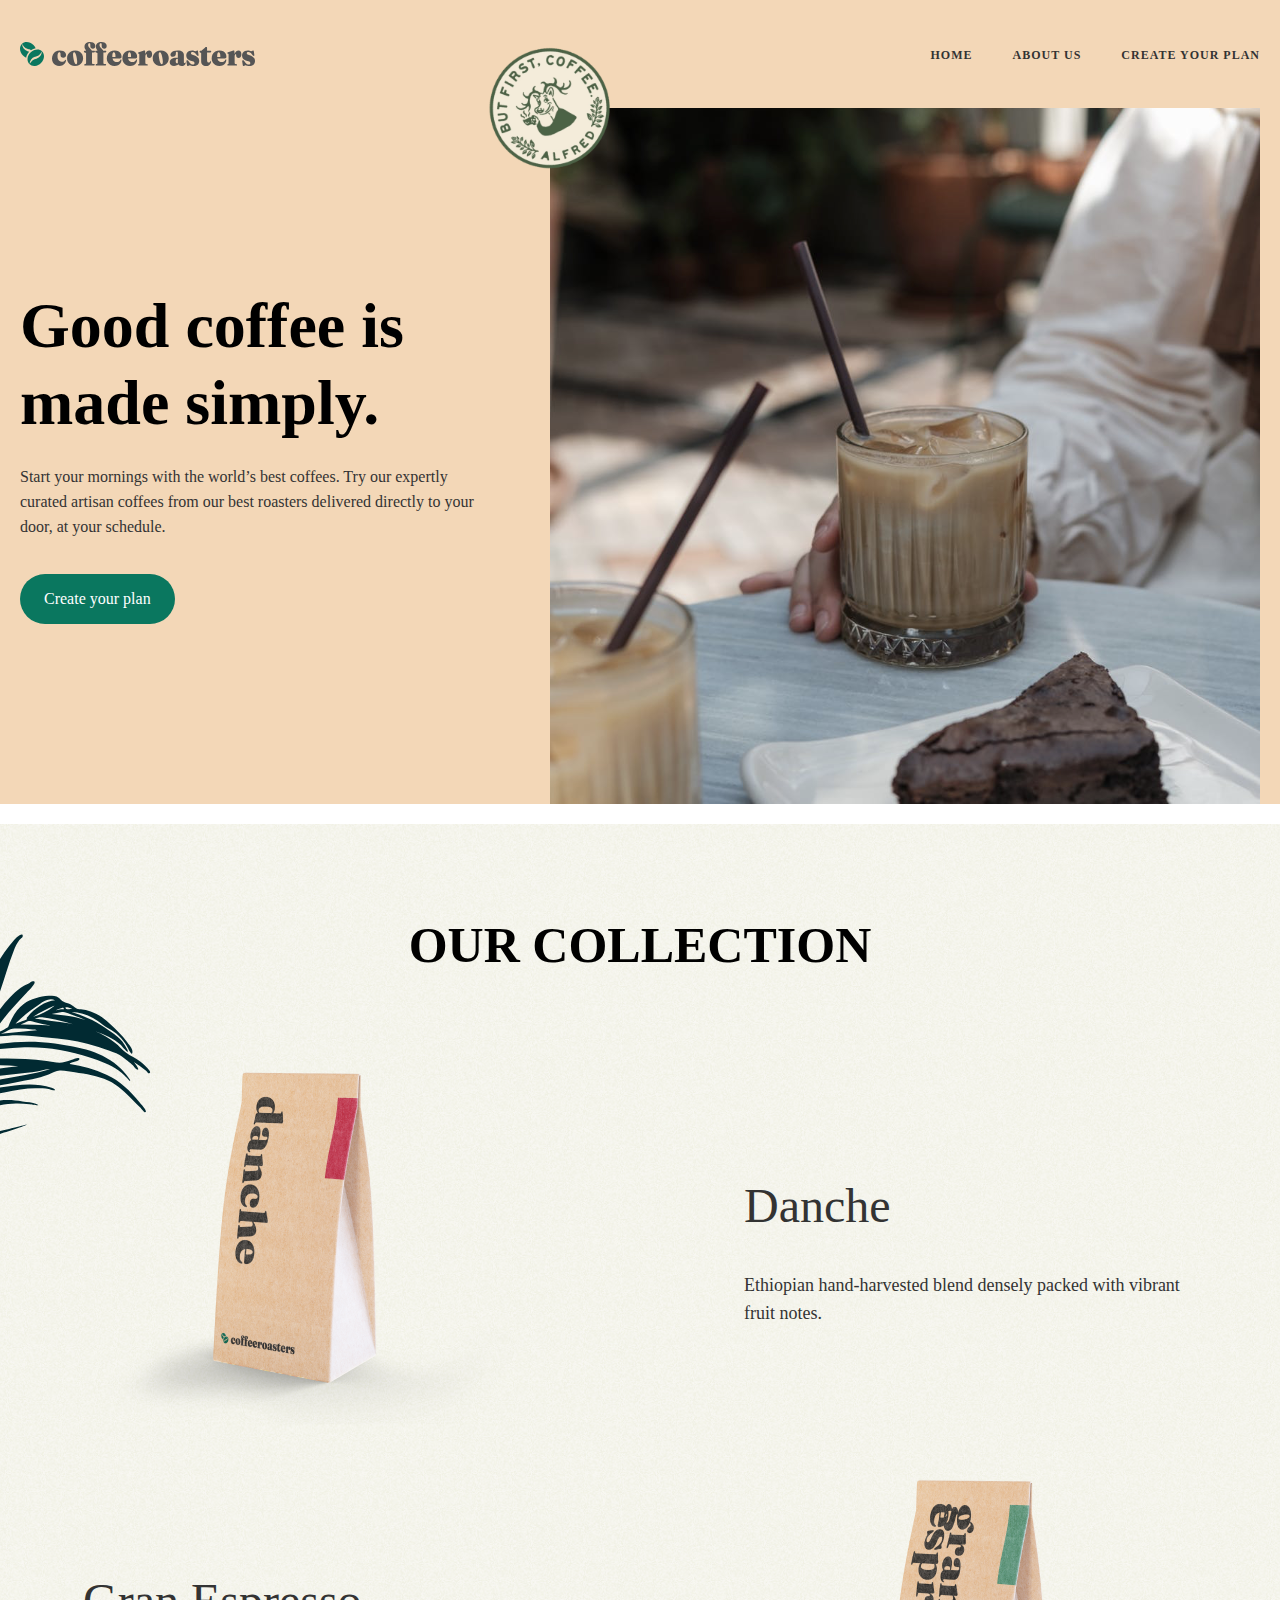
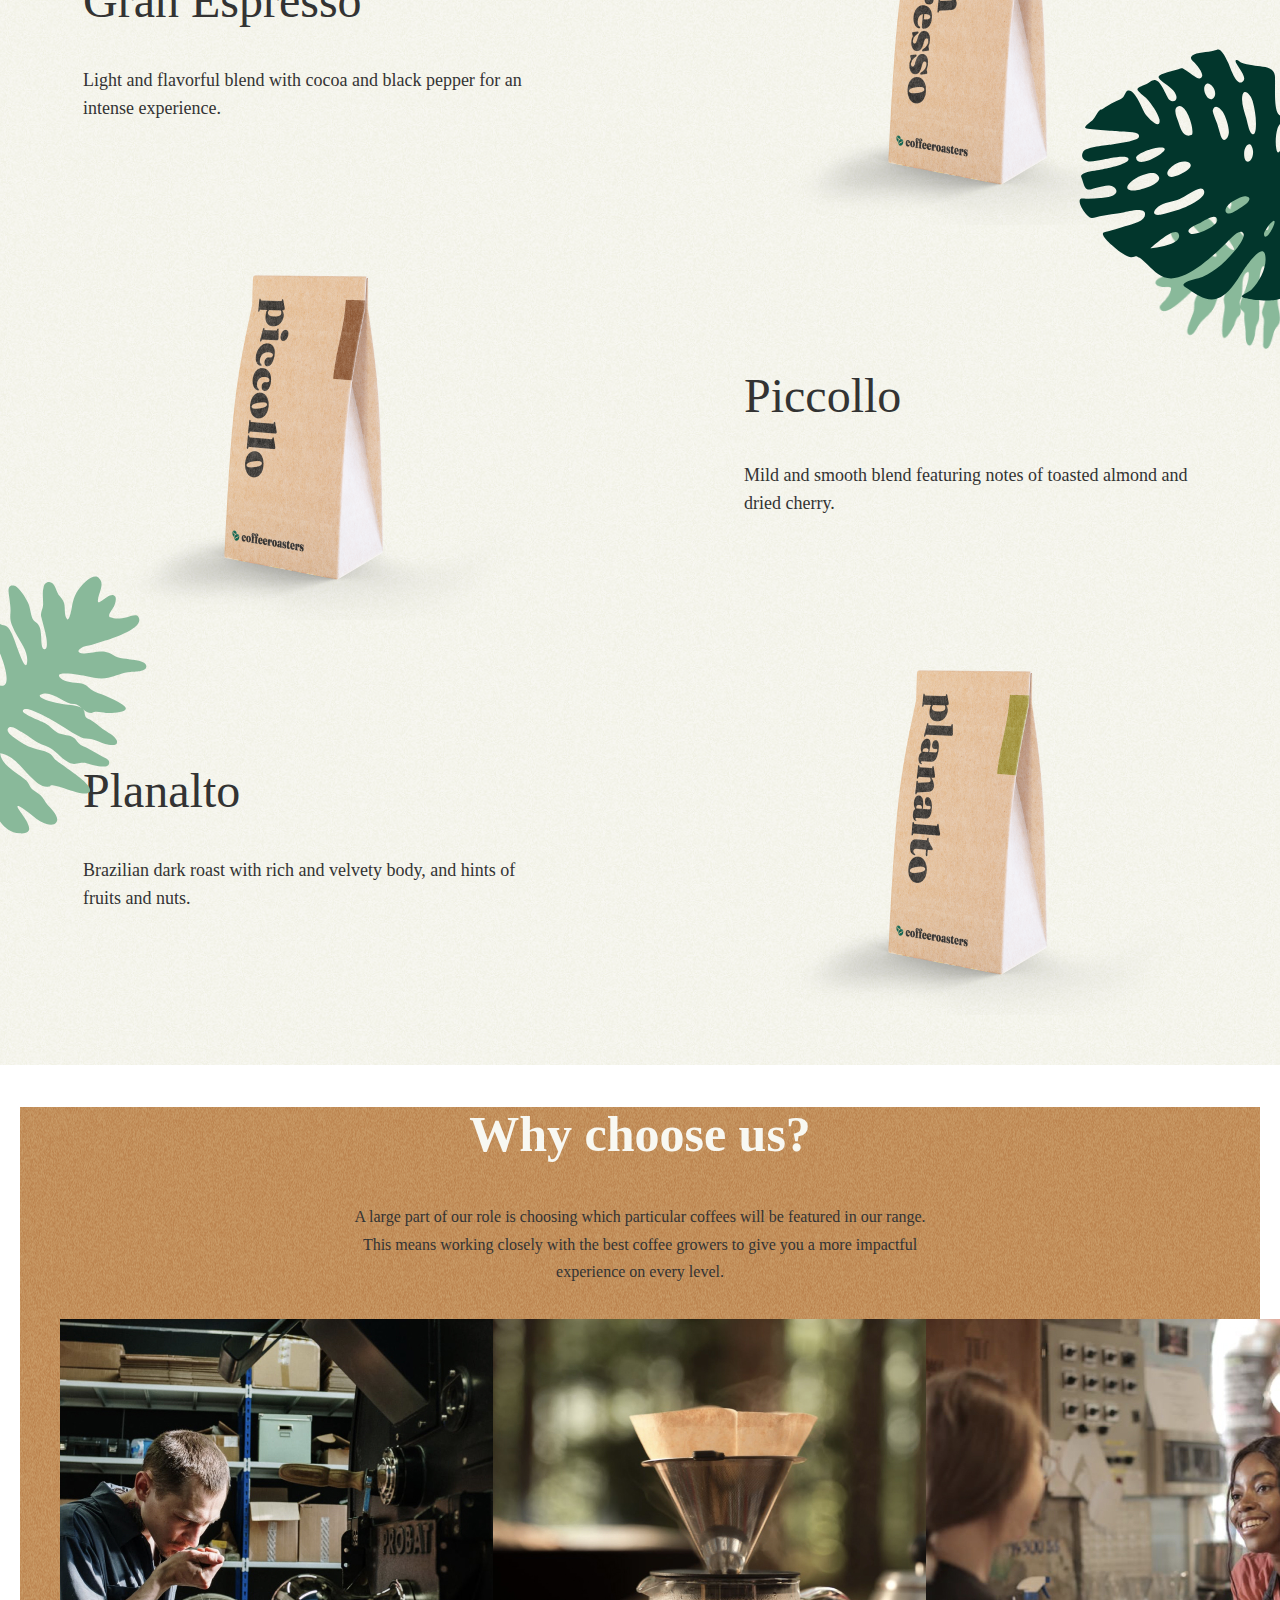
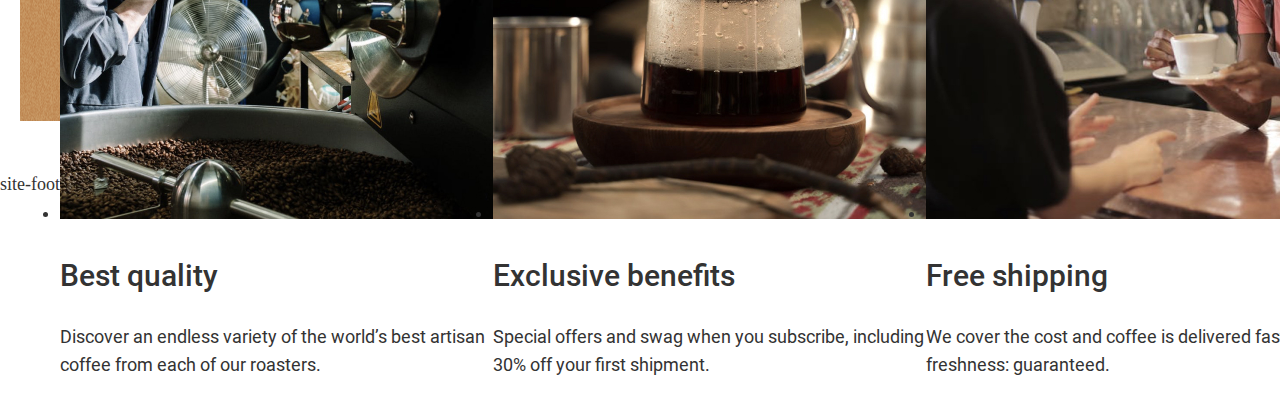
==== index.html @ 0903d1a8 "add index-collaction" ====
<!DOCTYPE html>
<html lang="en">
	<head>
		<meta charset="UTF-8" />
		<meta name="viewport" content="width=device-width, initial-scale=1.0" />
		<title>Cofferoasters</title>
		<!-- CSS -->
		<link rel="stylesheet" href="css/normalize.css" />
		<link rel="stylesheet" href="css/styles.css" />
	</head>
	<body>
		<div class="site-header-wrapper">
			<header class="site-header">
				<div class="container site-header__container">
					<a class="site-logo" href="/">
						<img site-logo__img src="img/logo.svg" alt="logo" width="235" height="24" />
					</a>
					<ul class="site-nav">
						<li class="site-nav__item">
							<a class="site-nav__link" href="/">HOME</a>
						</li>
						<li class="site-nav__item">
							<a class="site-nav__link" href="">ABOUT US </a>
						</li>
						<li class="site-nav__item">
							<a class="site-nav__link" href="">Create your plan</a>
						</li>
					</ul>
				</div>
			</header>
			<div class="hero">
				<div class="container hero__container">
					<div class="hero__info">
						<h2 class="hero__title">Good coffee is made simply.</h2>
						<p class="hero__text">
							Start your mornings with the world’s best coffees. Try our expertly curated artisan coffees from our best roasters
							delivered directly to your door, at your schedule.
						</p>
						<button class="btn">Create your plan</button>
					</div>
					<div class="hero__img-wrapper">
						<img class="hero__img" src="img/hero-img.svg" alt="hero-img" width="710" height="696" />
						<img class="hero__img-logo" src="img/hero-logo.png" alt="hero-logo" width="160" height="160" />
					</div>
				</div>
			</div>
		</div>
		<main class="main-content">
			<section class="our-collection">
				<div class="container our-collection__container">
					<img class="our-collection__img" src="img/leaf.svg" alt="leaf" width="402" height="300" />
					<img class="our-collection__img2" src="img/leaf2.svg" alt="leaf" width="392" height="477" />
					<img class="our-collection__img3" src="img/leaf3.png" alt="leaf" width="255" height="203" />
					<img class="our-collection__img4" src="img/leaf4.svg" alt="leaf" width="316" height="269" />
					<h2 class="our-collection__title">our collection</h2>
					<ul class="our-collection__list">
						<li class="our-collection__item">
							<img src="img/red.png" alt="Danche" width="450" height="375" title="Danche" />
							<div class="our-collection__item-info">
								<h2 class="our-collection__item-info__title">Danche</h2>
								<p class="our-collection__item-info__text">
									Ethiopian hand-harvested blend densely packed with vibrant fruit notes.
								</p>
							</div>
						</li>
						<li class="our-collection__item">
							<img src="img/gren.png" alt="Danche" width="450" height="375" title="Danche" />
							<div class="our-collection__item-info">
								<h2 class="our-collection__item-info__title">Gran Espresso</h2>
								<p class="our-collection__item-info__text">
									Light and flavorful blend with cocoa and black pepper for an intense experience.
								</p>
							</div>
						</li>
						<li class="our-collection__item">
							<img src="img/paket.png" alt="Danche" width="450" height="375" title="Danche" />
							<div class="our-collection__item-info">
								<h2 class="our-collection__item-info__title">Piccollo</h2>
								<p class="our-collection__item-info__text">
									Mild and smooth blend featuring notes of toasted almond and dried cherry.
								</p>
							</div>
						</li>
						<li class="our-collection__item">
							<img src="img/yellow.png" alt="Danche" width="450" height="375" title="Danche" />
							<div class="our-collection__item-info">
								<h2 class="our-collection__item-info__title">Planalto</h2>
								<p class="our-collection__item-info__text">
									Brazilian dark roast with rich and velvety body, and hints of fruits and nuts.
								</p>
							</div>
						</li>
					</ul>
				</div>
			</section>

			<!-- INDEX_COLLACTION -->
			<section class="index-colaction">
				<div class="container">
					<div class="index-colaction__inner">
						<div class="index-colaction__info">
							<h2 class="index-colaction__info-title">Why choose us?</h2>
							<p class="index-colaction__info-text">
								A large part of our role is choosing which particular coffees will be featured in our range. This means working
								closely with the best coffee growers to give you a more impactful experience on every level.
							</p>
						</div>
						<ul class="index-colaction__list">
							<li class="index-colaction__item">
								<img class="index-collaction__info" src="img/kofe.jpg" alt="Best quality" width="433" height="500" />
								<h3 class="index-colaction__item-title">Best quality</h3>
								<p class="index-colaction__item-text">
									Discover an endless variety of the world’s best artisan coffee from each of our roasters.
								</p>
							</li>
							<li class="index-colaction__item">
								<img class="index-collaction__info" src="img/kofes.jpg" alt="Best quality" width="433" height="500" />
								<h3 class="index-colaction__item-title">Exclusive benefits</h3>
								<p class="index-colaction__item-text">
									Special offers and swag when you subscribe, including 30% off your first shipment.
								</p>
							</li>
							<li class="index-colaction__item">
								<img class="index-collaction__info" src="img/kofess.jpg" alt="Best quality" width="433" height="500" />
								<h3 class="index-colaction__item-title">Free shipping</h3>
								<p class="index-colaction__item-text">
									We cover the cost and coffee is delivered fast. Peak freshness: guaranteed.
								</p>
							</li>
						</ul>
					</div>
				</div>
			</section>
		</main>
		<footer class="site-footer">site-footer</footer>
	</body>
</html>
---- css/styles.css ----
:root {
	--green-bg: #0a775f;
	--black-color: #000000;
	--text-color: #333333;
	--white-color: #ffffff;
	--gold-bg: #f3d7b7;
	--darkgold-bg: #c99b67;
	--light-bg: #f8f8f2;
}

/* FONTS */
@font-face {
	font-family: 'Roboto';
	src: url('../fonts/Roboto-Medium.woff2') format('woff2'), url('../fonts/Roboto-Medium.woff') format('woff');
	font-weight: 500;
	font-style: normal;
	font-display: swap;
}

@font-face {
	font-family: 'Roboto';
	src: url('../fonts/Roboto-Regular.woff2') format('woff2'), url('../fonts/Roboto-Regular.woff') format('woff');
	font-weight: normal;
	font-style: normal;
	font-display: swap;
}

@font-face {
	font-family: 'Roboto';
	src: url('../fonts/Roboto-Bold.woff2') format('woff2'), url('../fonts/Roboto-Bold.woff') format('woff');
	font-weight: bold;
	font-style: normal;
	font-display: swap;
}

html {
	height: 100%;
	box-sizing: border-box;
	scroll-behavior: smooth;
}

*,
*::before,
*::after {
	box-sizing: inherit;
}

*:focus {
	outline: 2px dotted var(--green-bg);
	outline-offset: 3px;
}

body {
	display: flex;
	flex-direction: column;
	height: 100%;
	font-family: 'Roboto' sans-serif;
	font-weight: 400;
	color: var(--text-color);
	line-height: 1.55;
	font-size: 18px;
	margin: 0;
	padding: 0;
	overflow-x: hidden;
}

.container {
	max-width: 1380px;
	width: 100%;
	padding-left: 20px;
	padding-right: 20px;
	margin-left: auto;
	margin-right: auto;
}

.btn {
	padding: 16px 24px;
	border: none;
	cursor: pointer;
	border-radius: 100px;
	background-color: var(--green-bg);
	color: var(--white-color);
	font-size: 16px;
	font-weight: 500;
	text-align: center;
	transition: opacity 0.4s ease;
}

.btn:hover {
	opacity: 0.8;
}

.bnt:active {
	opacity: 0.6;
}

.main-content {
	flex-grow: 1;
	padding-top: 20px;
	padding-bottom: 50px;
}

.site-header-wrapper {
	padding-top: 40px;
	background-color: var(--gold-bg);
}

.site-header {
	margin-bottom: 40px;
}

.site-header__container {
	display: flex;
	align-items: center;
	justify-content: space-between;
}

.site-logo {
	width: 235px;
	height: 24px;
	display: inline-block;
	transition: opacity 0.4s ease;
}

.site-logo:hover {
	opacity: 0.8;
}

.site-logo:active {
	opacity: 0.6;
}

.site-nav {
	list-style: none;
	padding: 0;
	margin: 0;
	display: flex;
	align-items: center;
}

.site-nav__item:not(:last-child) {
	margin-right: 40px;
}

.site-nav__link {
	text-transform: uppercase;
	color: var(--text-color);
	text-decoration: none;
	transition: all 0.4s ease;
	font-size: 12px;
	letter-spacing: 1px;
	line-height: 1.2;
	font-weight: 700;
}

.site-nav__link:hover {
	color: var(--green-bg);
}

.site-nav__link:active {
	opacity: 0.6;
}

/* HERO START */

.hero__container {
	display: flex;
	align-items: center;
	justify-content: space-between;
}

.hero__info {
	max-width: 464px;
	width: 100%;
}

.hero__title {
	font-weight: 700;
	font-size: 64px;
	margin-top: 0;
	margin-bottom: 24px;
	line-height: 1.2;
	color: var(--black-color);
}

.hero__text {
	margin-top: 0;
	margin-bottom: 34px;
	font-size: 16px;
}

.hero__img-wrapper {
	position: relative;
	align-self: self-end;
	width: 710px;
	height: 696px;
}

.hero__img {
	width: 710px;
	height: 696px;
	object-fit: cover;
}

.hero__img-logo {
	top: -80px;
	left: -80px;
	position: absolute;
}
/* HERO END */

/* OUR-COLLECTION */

.our-collection {
	background-image: url(../img/our-collection-bg.jpg);
	background-repeat: no-repeat;
	background-size: cover;
	background-position: center center;
	background-color: var(--light-bg);
	padding-top: 50px;
	padding-bottom: 50px;
}

.our-collection__container {
	position: relative;
}

.our-collection__img {
	position: absolute;
	top: 0;
	left: -201px;
}

.our-collection__img2 {
	position: absolute;
	top: 685px;
	right: -191px;
	z-index: 2;
}

.our-collection__img3 {
	position: absolute;
	top: 831px;
	right: -125px;
	z-index: 1;
}

.our-collection__img4 {
	position: absolute;
	bottom: 170px;
	left: -158px;
}

.our-collection__title {
	text-transform: uppercase;
	text-align: center;
	font-weight: 700;
	font-size: 50px;
	line-height: 1.2;
	color: var(--black-color);
	margin-bottom: 80px;
}

.our-collection__list {
	margin: 0;
	padding: 0;
}

.our-collection__item {
	display: flex;
	align-items: center;
	justify-content: space-between;
	max-width: 1114px;
	width: 100%;
	margin-left: auto;
	margin-right: auto;
}

.our-collection__item:not(:last-child) {
	margin-bottom: 20px;
}

.our-collection__item:nth-child(2n) {
	flex-direction: row-reverse;
}

.our-collection__item-info {
	max-width: 453px;
	width: 100%;
}

.our-collection__item-info__title {
	font-weight: 500;
	font-size: 48px;
	line-height: 1.1;
}

/* INDEX_COLLECTION */
.index-colaction__inner {
	position: relative;
	background-color: var(--darkgold-bg);
	background-image: url(../img/index-collaction-backraund.png);
	background-position: center center;
	background-repeat: no-repeat;
	background-size: auto 703px;
	padding-bottom: 420px;
}

.index-colaction__info {
	max-width: 581px;
	width: 100%;
	margin-left: auto;
	margin-right: auto;
	text-align: center;
}

.index-colaction__info-title {
	color: var(--light-bg);
	font-weight: 700;
	font-size: 50px;
	line-height: 1.1;
	text-align: center;
}

.index-colaction__info-text {
	font-weight: 400;
	font-size: 16px;
	line-height: 1.7;
	text-align: center;
}

.index-colaction__list {
	position: absolute;
	display: flex;
}

.index-colaction_img {
	width: 433px;
	height: 500px;
	top: 2862px;
	left: 50px;
	gap: 0px;
	opacity: 0px;
}

.index-colaction__item-title {
	font-family: Roboto;
	font-size: 30px;
	font-weight: 500;
	line-height: 35.16px;
	text-align: left;
	text-underline-position: from-font;
	text-decoration-skip-ink: none;
}

.index-colaction__item-text {
	font-family: Roboto;
	font-size: 18px;
	font-weight: 400;
	line-height: 28px;
	text-align: left;
	text-underline-position: from-font;
	text-decoration-skip-ink: none;
}
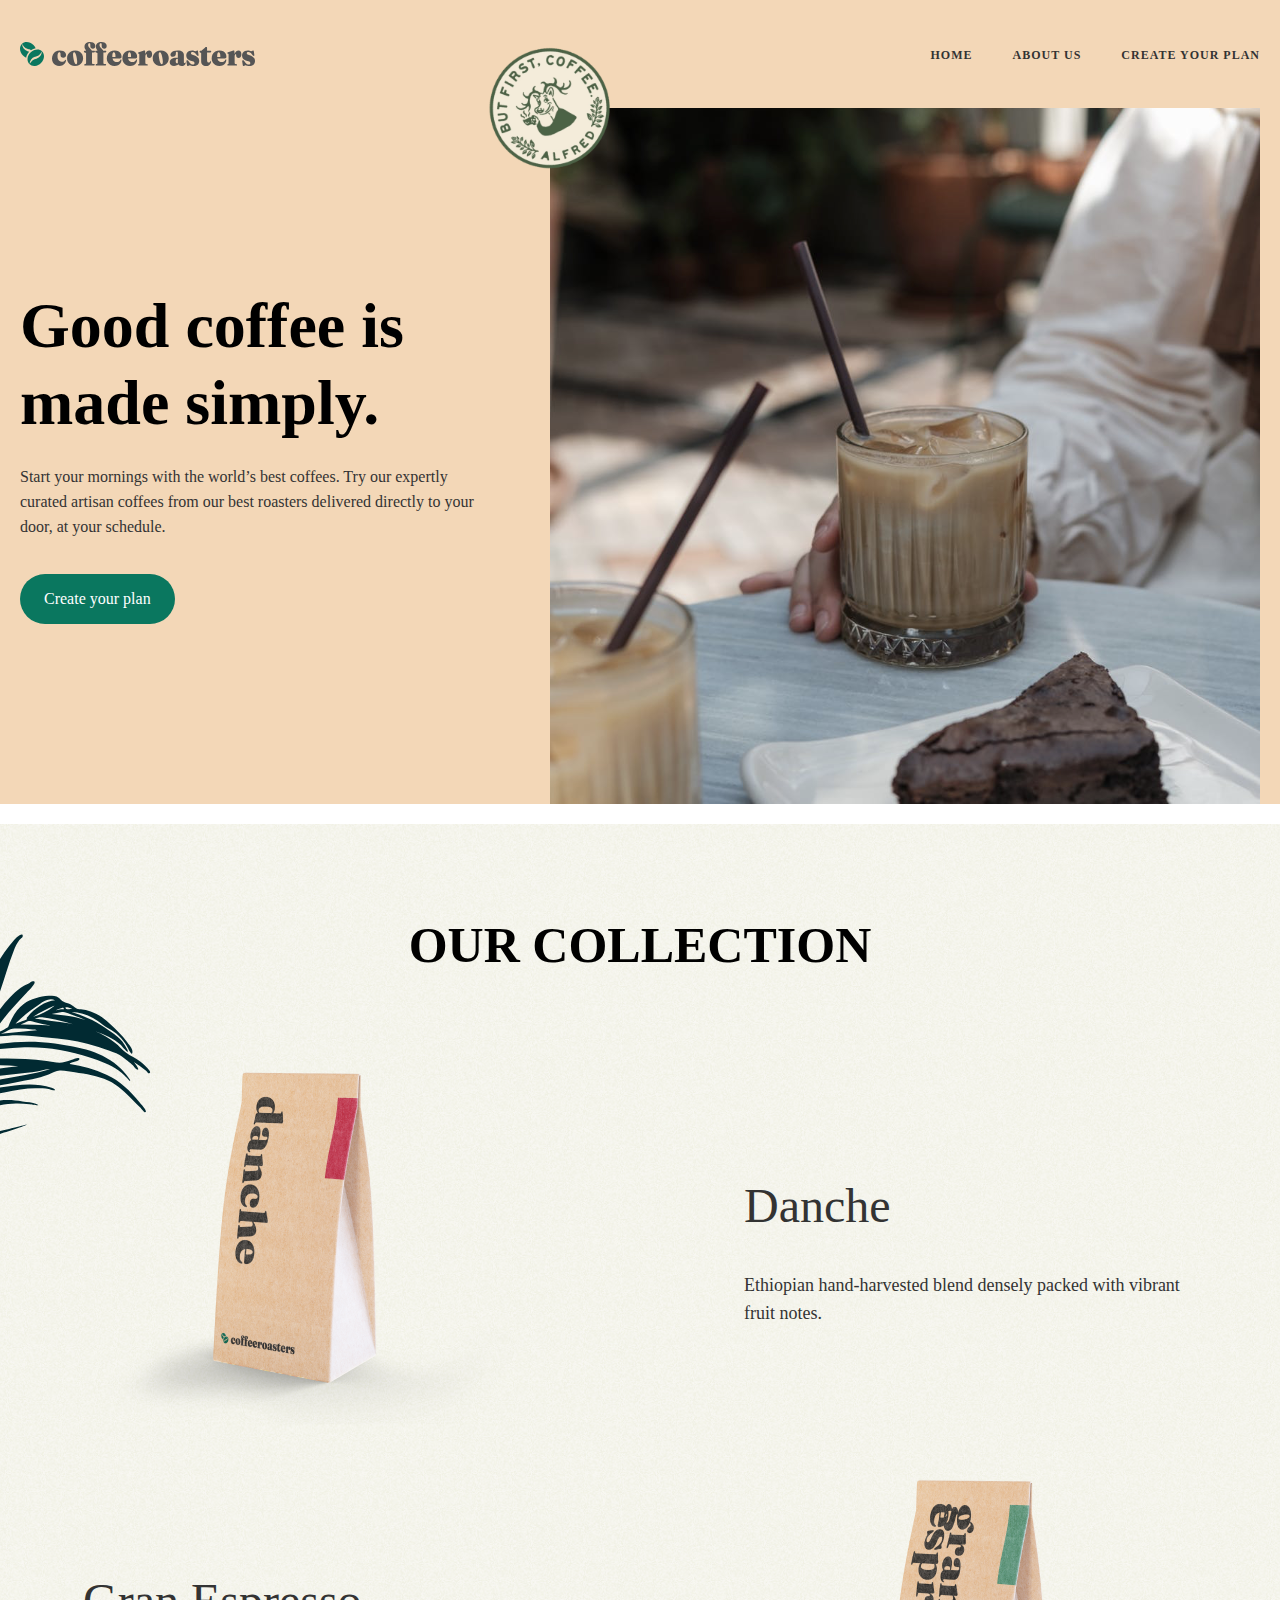
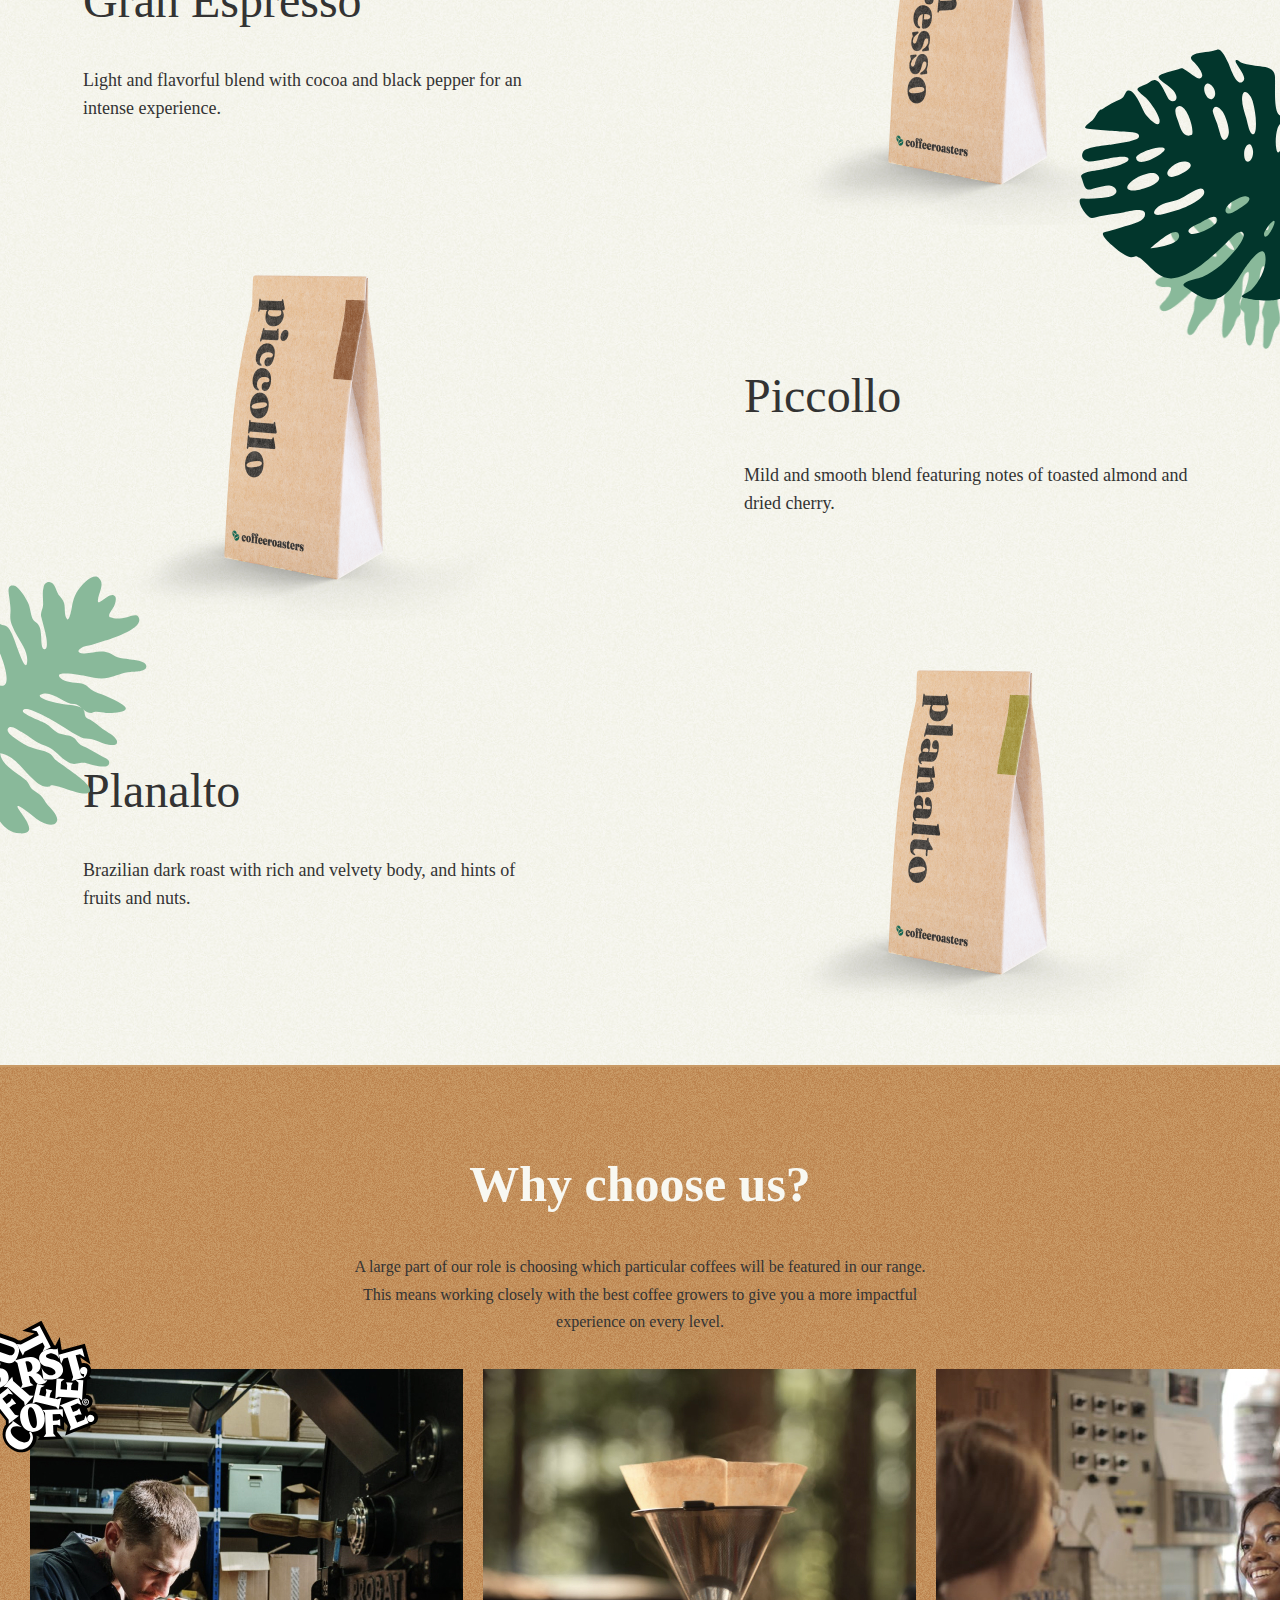
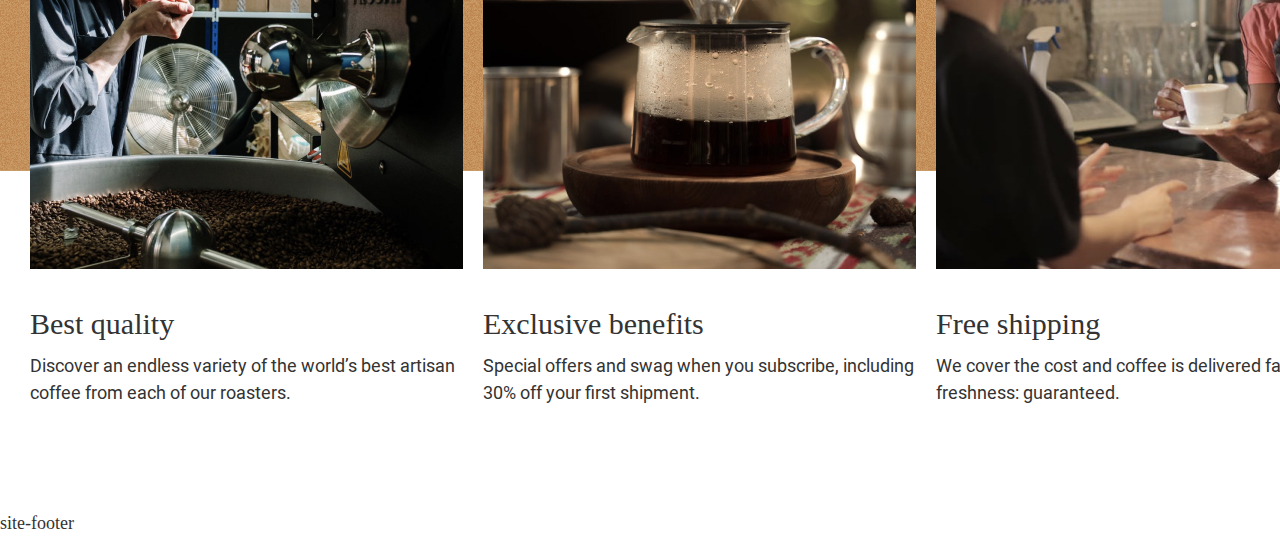
==== commit 65026598: "add index-collaction" ====
--- a/index.html
+++ b/index.html
@@ -96,39 +96,40 @@
 
 			<!-- INDEX_COLLACTION -->
 			<section class="index-colaction">
-				<div class="container">
-					<div class="index-colaction__inner">
-						<div class="index-colaction__info">
-							<h2 class="index-colaction__info-title">Why choose us?</h2>
-							<p class="index-colaction__info-text">
-								A large part of our role is choosing which particular coffees will be featured in our range. This means working
-								closely with the best coffee growers to give you a more impactful experience on every level.
+				<div class="index-colaction__inner">
+					<div class="index-colaction__info">
+						<h2 class="index-colaction__info-title">Why choose us?</h2>
+						<p class="index-colaction__info-text">
+							A large part of our role is choosing which particular coffees will be featured in our range. This means working
+							closely with the best coffee growers to give you a more impactful experience on every level.
+						</p>
+					</div>
+					<ul class="index-colaction__list">
+						<li class="index-colaction__item-img">
+							<img src="img/index-collection-logo.svg" alt="index-colaction-logo" width="128" height="135" />
+						</li>
+						<li class="index-colaction__item">
+							<img class="index-collaction__info" src="img/kofe.jpg" alt="Best quality" width="433" height="500" />
+							<h3 class="index-colaction__item-title">Best quality</h3>
+							<p class="index-colaction__item-text">
+								Discover an endless variety of the world’s best artisan coffee from each of our roasters.
 							</p>
-						</div>
-						<ul class="index-colaction__list">
-							<li class="index-colaction__item">
-								<img class="index-collaction__info" src="img/kofe.jpg" alt="Best quality" width="433" height="500" />
-								<h3 class="index-colaction__item-title">Best quality</h3>
-								<p class="index-colaction__item-text">
-									Discover an endless variety of the world’s best artisan coffee from each of our roasters.
-								</p>
-							</li>
-							<li class="index-colaction__item">
-								<img class="index-collaction__info" src="img/kofes.jpg" alt="Best quality" width="433" height="500" />
-								<h3 class="index-colaction__item-title">Exclusive benefits</h3>
-								<p class="index-colaction__item-text">
-									Special offers and swag when you subscribe, including 30% off your first shipment.
-								</p>
-							</li>
-							<li class="index-colaction__item">
-								<img class="index-collaction__info" src="img/kofess.jpg" alt="Best quality" width="433" height="500" />
-								<h3 class="index-colaction__item-title">Free shipping</h3>
-								<p class="index-colaction__item-text">
-									We cover the cost and coffee is delivered fast. Peak freshness: guaranteed.
-								</p>
-							</li>
-						</ul>
-					</div>
+						</li>
+						<li class="index-colaction__item">
+							<img class="index-collaction__info" src="img/kofes.jpg" alt="Best quality" width="433" height="500" />
+							<h3 class="index-colaction__item-title">Exclusive benefits</h3>
+							<p class="index-colaction__item-text">
+								Special offers and swag when you subscribe, including 30% off your first shipment.
+							</p>
+						</li>
+						<li class="index-colaction__item">
+							<img class="index-collaction__info" src="img/kofess.jpg" alt="Best quality" width="433" height="500" />
+							<h3 class="index-colaction__item-title">Free shipping</h3>
+							<p class="index-colaction__item-text">
+								We cover the cost and coffee is delivered fast. Peak freshness: guaranteed.
+							</p>
+						</li>
+					</ul>
 				</div>
 			</section>
 		</main>
--- a/css/styles.css
+++ b/css/styles.css
@@ -296,14 +296,23 @@
 }
 
 /* INDEX_COLLECTION */
+.index-colaction {
+	margin-bottom: 289px;
+}
+
 .index-colaction__inner {
+	padding-top: 50px;
 	position: relative;
 	background-color: var(--darkgold-bg);
 	background-image: url(../img/index-collaction-backraund.png);
 	background-position: center center;
 	background-repeat: no-repeat;
-	background-size: auto 703px;
+	background-size: auto auto;
 	padding-bottom: 420px;
+	max-width: 1400px;
+	width: 100%;
+	margin-left: auto;
+	margin-right: auto;
 }
 
 .index-colaction__info {
@@ -330,8 +339,26 @@
 }
 
 .index-colaction__list {
-	position: absolute;
-	display: flex;
+	list-style: none;
+	position: absolute;
+	display: flex;
+	justify-content: space-between;
+	margin-left: -10px;
+}
+
+.index-colaction__item-img {
+	position: absolute;
+	left: -20px;
+	top: -50px;
+}
+
+.index-colaction__item {
+	max-width: 433px;
+	width: 100%;
+}
+
+.index-colaction__item:not(:last-child) {
+	margin-right: 20px;
 }
 
 .index-colaction_img {
@@ -344,21 +371,18 @@
 }
 
 .index-colaction__item-title {
-	font-family: Roboto;
 	font-size: 30px;
 	font-weight: 500;
-	line-height: 35.16px;
-	text-align: left;
-	text-underline-position: from-font;
-	text-decoration-skip-ink: none;
+	line-height: 1.2;
+	margin-top: 28px;
+	margin-bottom: 10px;
 }
 
 .index-colaction__item-text {
 	font-family: Roboto;
 	font-size: 18px;
 	font-weight: 400;
-	line-height: 28px;
-	text-align: left;
-	text-underline-position: from-font;
-	text-decoration-skip-ink: none;
-}
+	line-height: 1.5;
+	margin-top: 0;
+	margin-bottom: 0;
+}
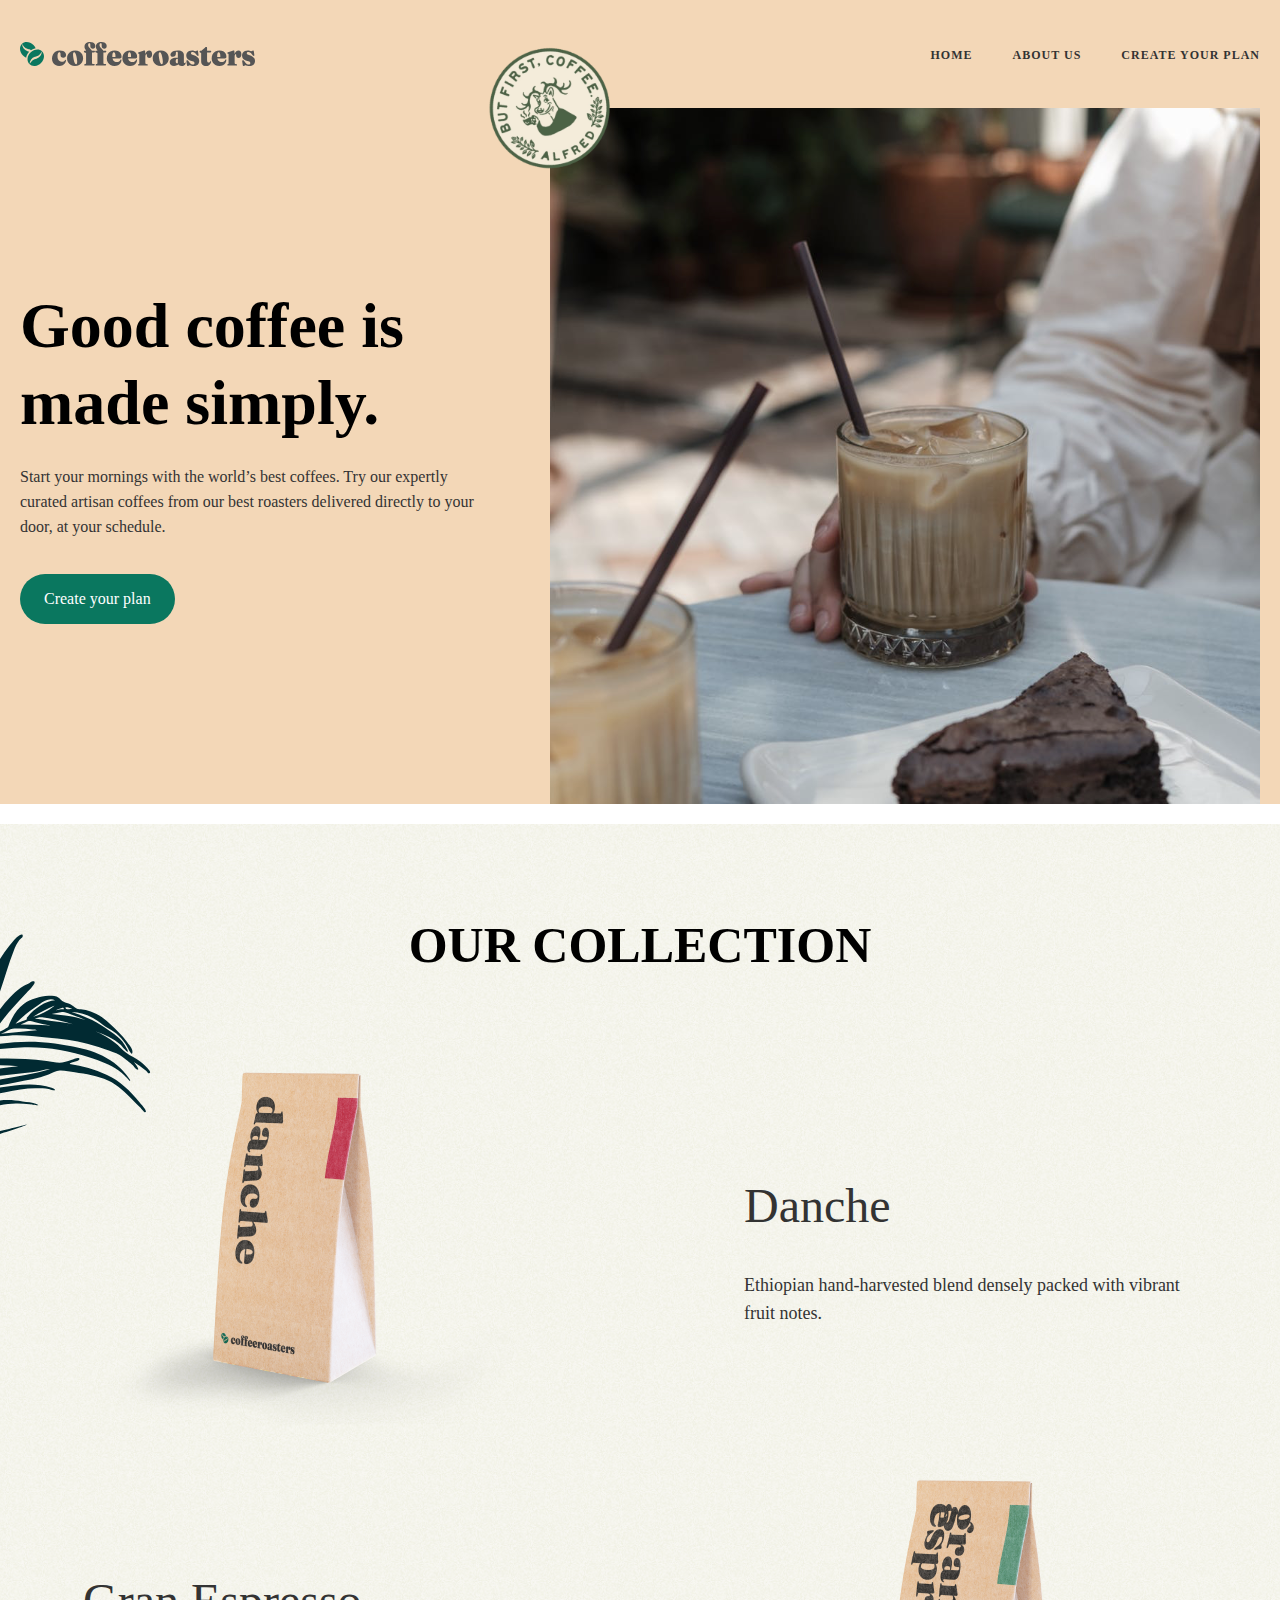
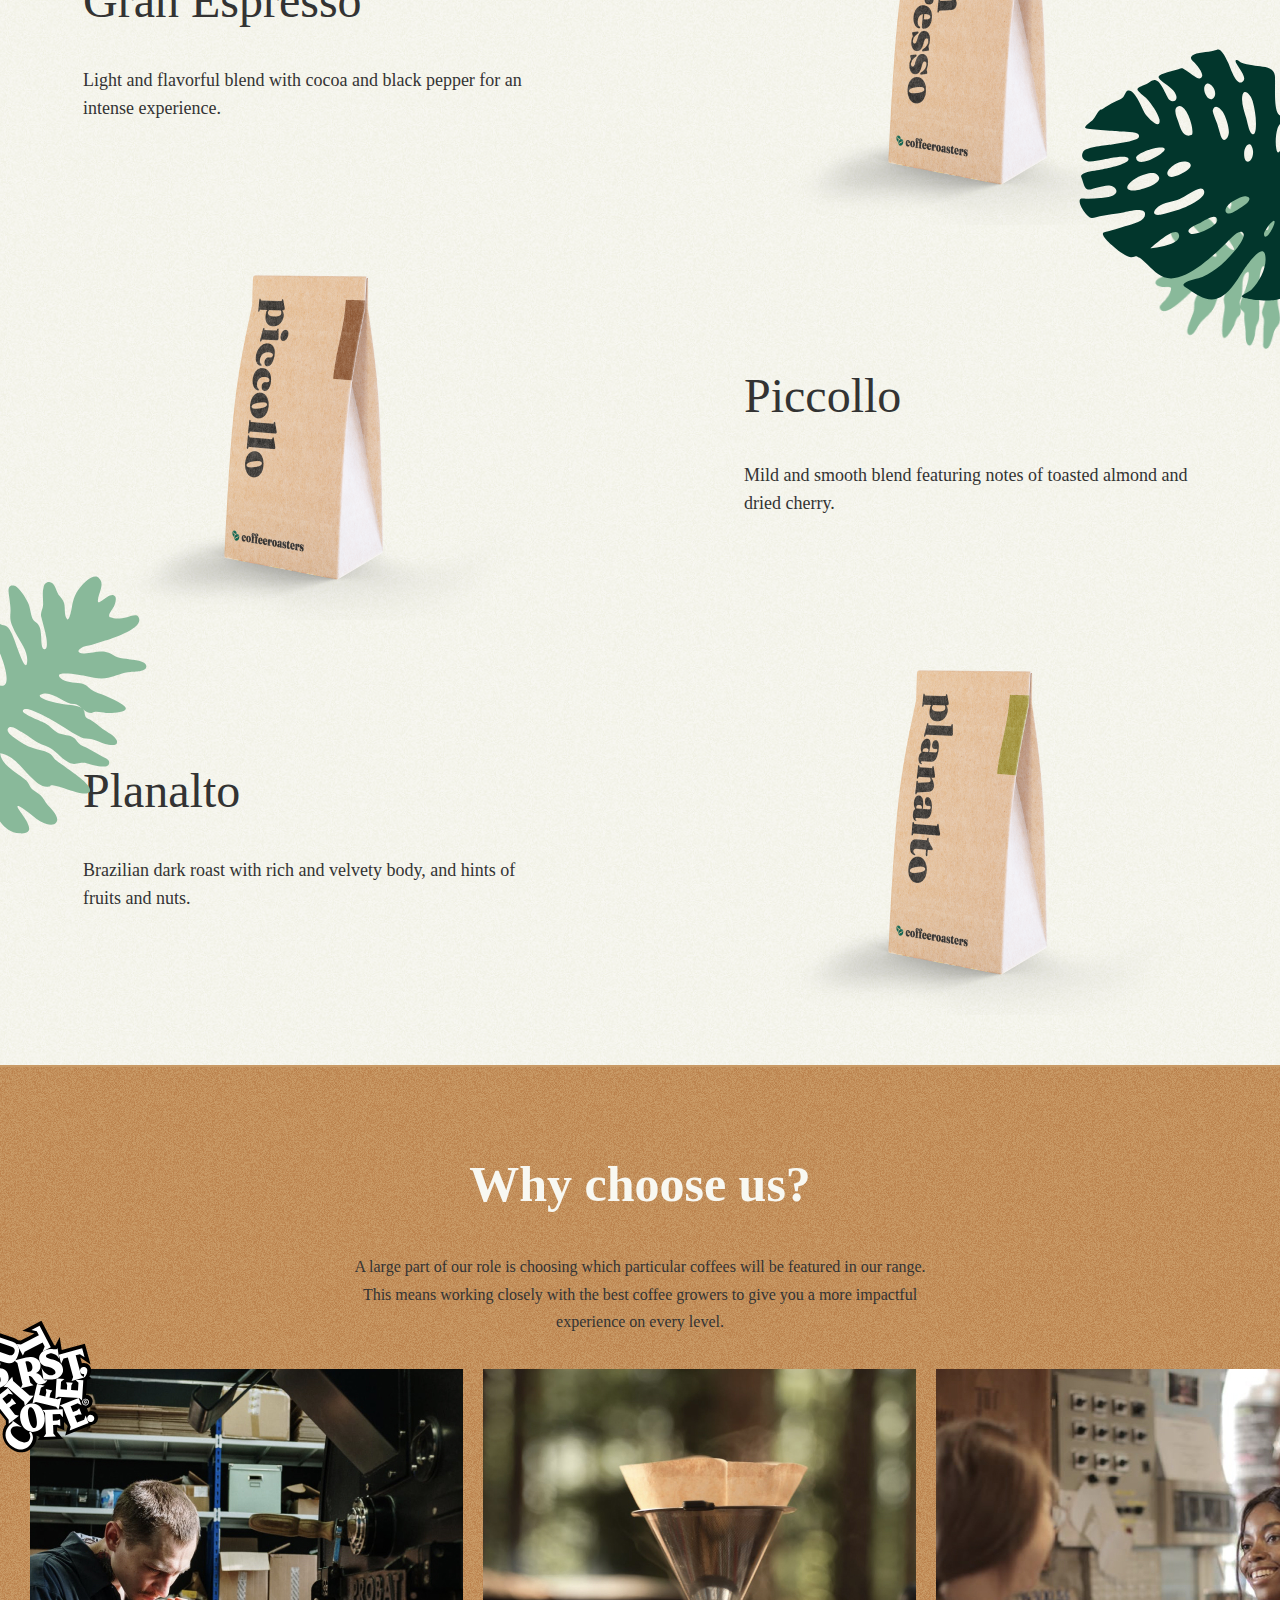
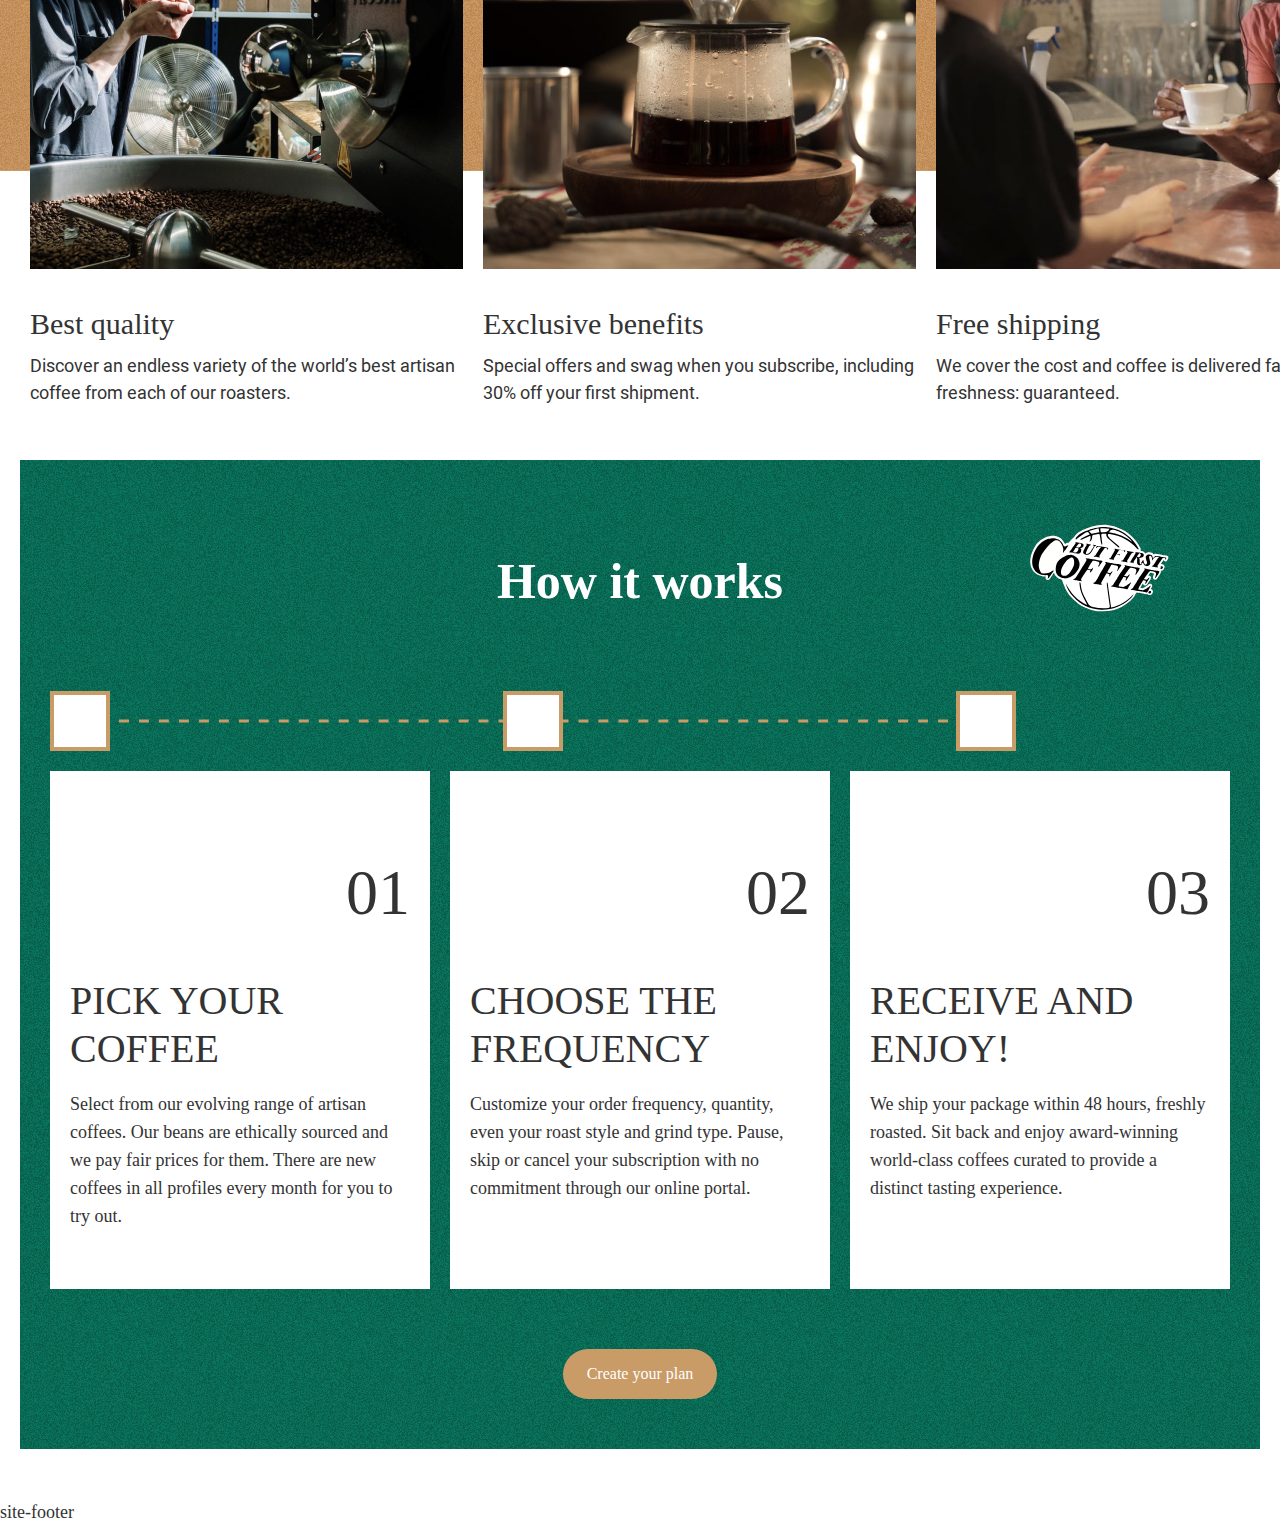
==== commit 93b0f199: "add how-it-works" ====
--- a/index.html
+++ b/index.html
@@ -132,6 +132,56 @@
 					</ul>
 				</div>
 			</section>
+
+			<!-- How it works -->
+			<section class="how-it-works">
+				<div class="container">
+					<div class="how-it-works__inner">
+						<img class="how-it-works__img" src="img/how-it-works.svg" alt="coffee" width="192" height="129" />
+						<h2 class="how-it-works__title">How it works</h2>
+						<div class="how-it-works__kvadrat">
+							<div class="how-it-works__kvadrat-inner"></div>
+							<div class="how-it-works__kvadrat-inner"></div>
+							<div class="how-it-works__kvadrat-inner"></div>
+						</div>
+						<ol class="how-it-works__list">
+							<li class="how-it-works__item">
+								<h3 class="how-it-works__item-number">01</h3>
+								<div class="how-it-works__item-info">
+									<h3 class="how-it-works__item-title">Pick your coffee</h3>
+									<p class="how-it-works__item-text">
+										Select from our evolving range of artisan coffees. Our beans are ethically sourced and we pay fair prices for
+										them. There are new coffees in all profiles every month for you to try out.
+									</p>
+								</div>
+							</li>
+							<li class="how-it-works__item">
+								<h3 class="how-it-works__item-number">02</h3>
+								<div class="how-it-works__item-info">
+									<h3 class="how-it-works__item-title">Choose the frequency</h3>
+									<p class="how-it-works__item-text">
+										Customize your order frequency, quantity, even your roast style and grind type. Pause, skip or cancel your
+										subscription with no commitment through our online portal.
+									</p>
+								</div>
+							</li>
+							<li class="how-it-works__item">
+								<h3 class="how-it-works__item-number">03</h3>
+								<div class="how-it-works__item-info">
+									<h3 class="how-it-works__item-title">Receive and enjoy!</h3>
+									<p class="how-it-works__item-text">
+										We ship your package within 48 hours, freshly roasted. Sit back and enjoy award-winning world-class coffees
+										curated to provide a distinct tasting experience.
+									</p>
+								</div>
+							</li>
+						</ol>
+						<div class="how-it-works__btn-wrapper">
+							<button class="btn how-it-works__btn">Create your plan</button>
+						</div>
+					</div>
+				</div>
+			</section>
 		</main>
 		<footer class="site-footer">site-footer</footer>
 	</body>
--- a/css/styles.css
+++ b/css/styles.css
@@ -378,6 +378,27 @@
 	margin-bottom: 10px;
 }
 
+.how-it-works__inner {
+	position: relative;
+	background-image: url(../img/how-it-works-bg.jpg);
+	padding: 50px 30px;
+}
+
+.how-it-works__img {
+	position: absolute;
+	right: 68px;
+	top: 41px;
+}
+
+.how-it-works__title {
+	text-align: center;
+	font-weight: 700;
+	color: var(--white-color);
+	font-size: 50px;
+	line-height: 1.2;
+	margin-bottom: 80px;
+}
+
 .index-colaction__item-text {
 	font-family: Roboto;
 	font-size: 18px;
@@ -386,3 +407,72 @@
 	margin-top: 0;
 	margin-bottom: 0;
 }
+
+.how-it-works__kvadrat {
+	max-width: 966px;
+	width: 100%;
+	display: flex;
+	justify-content: space-between;
+	background-image: url(../img/how-it-works-ine.png);
+	background-repeat: no-repeat;
+	background-position: center center;
+	background-color: transparent;
+	margin-bottom: 20px;
+}
+
+.how-it-works__kvadrat-inner {
+	width: 60px;
+	height: 60px;
+	background-color: var(--white-color);
+	border: 4px solid var(--darkgold-bg);
+}
+
+.how-it-works__list {
+	list-style: none;
+	display: flex;
+	justify-content: space-between;
+	margin: 0;
+	padding: 0;
+	margin-bottom: 60px;
+}
+
+.how-it-works__item {
+	background-color: var(--white-color);
+	padding: 20px 20px 40px;
+	color: var(--text-color);
+}
+
+.how-it-works__item:not(:last-child) {
+	margin-right: 20px;
+}
+
+.how-it-works__item-number {
+	font-weight: 400;
+	font-size: 64px;
+	text-align: right;
+	line-height: 1.2;
+	margin-bottom: 45px;
+}
+
+.how-it-works__item-info {
+	max-width: 385px;
+	width: 100%;
+}
+
+.how-it-works__item-title {
+	font-weight: 500;
+	font-size: 40px;
+	line-height: 1.2;
+	margin-bottom: 10px;
+	text-transform: uppercase;
+}
+
+.how-it-works__btn-wrapper {
+	display: flex;
+	text-align: center;
+	justify-content: center;
+}
+
+.how-it-works__btn {
+	background-color: var(--darkgold-bg);
+}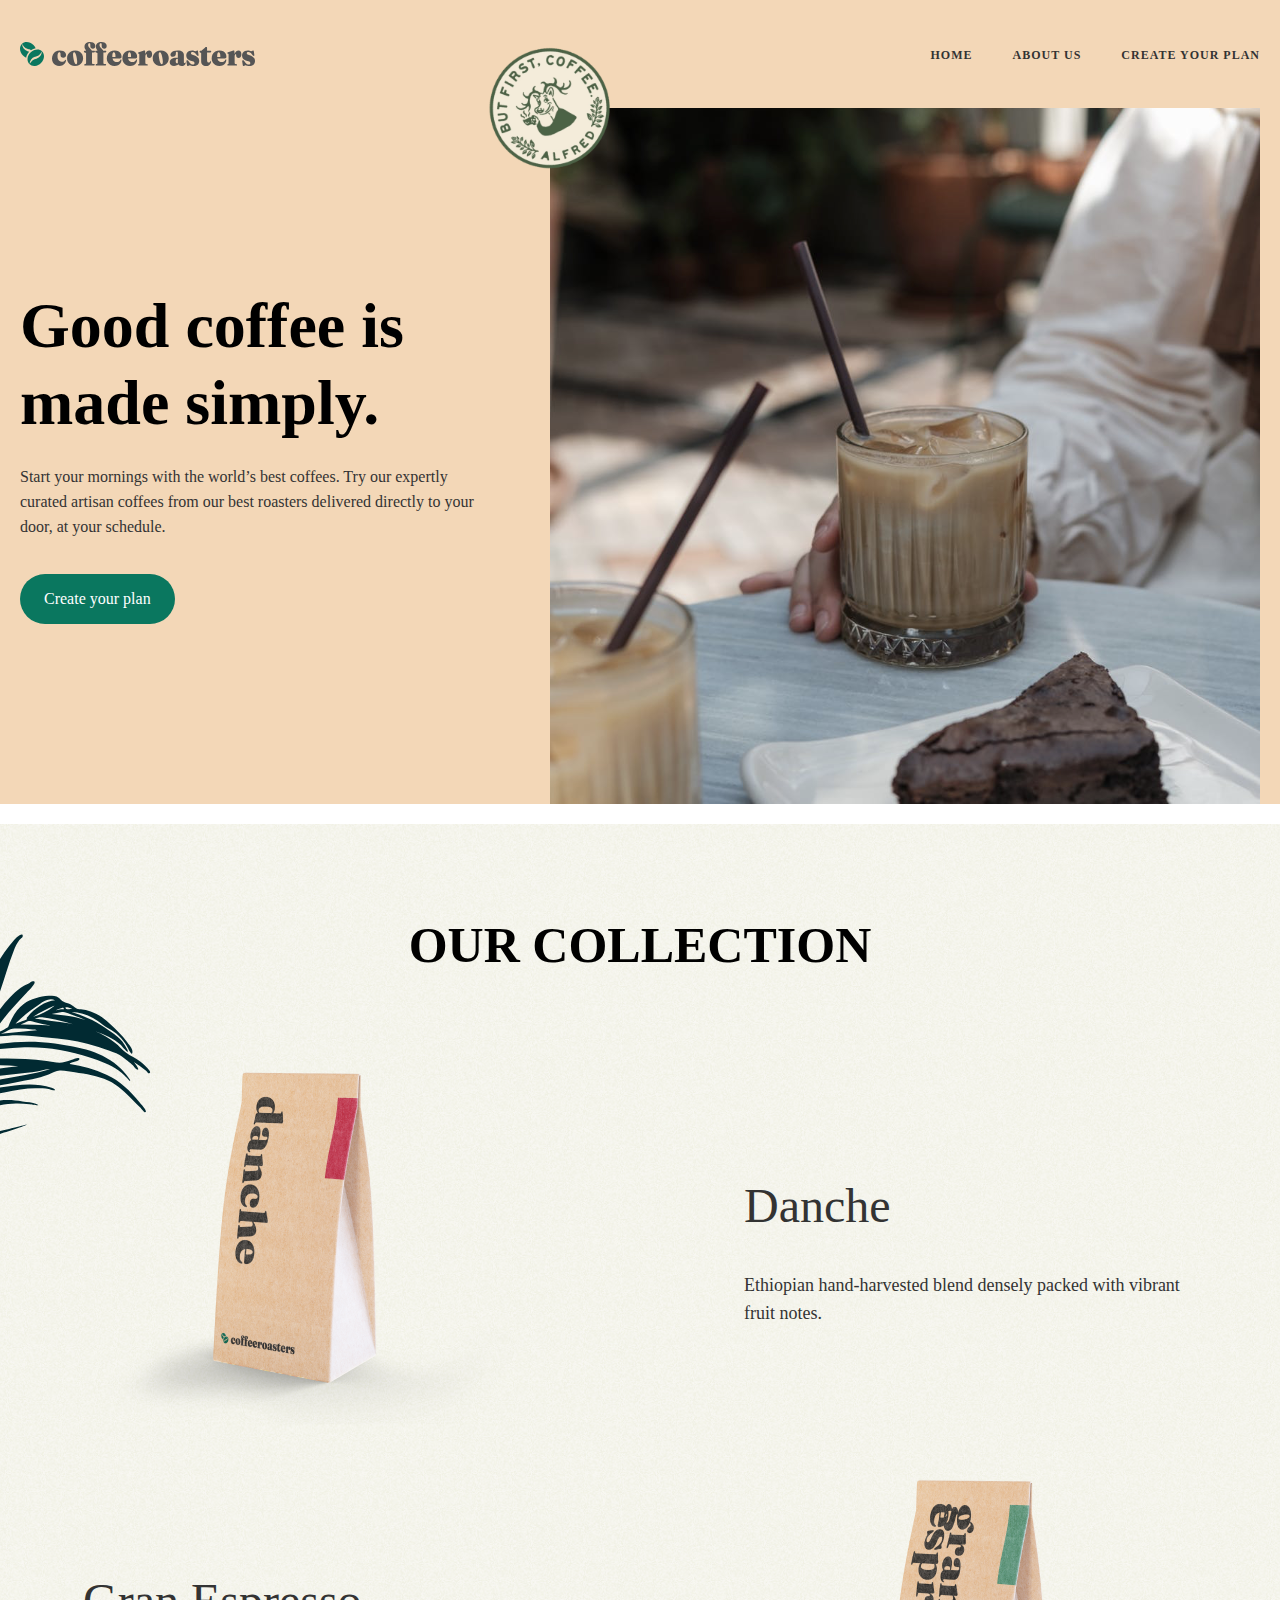
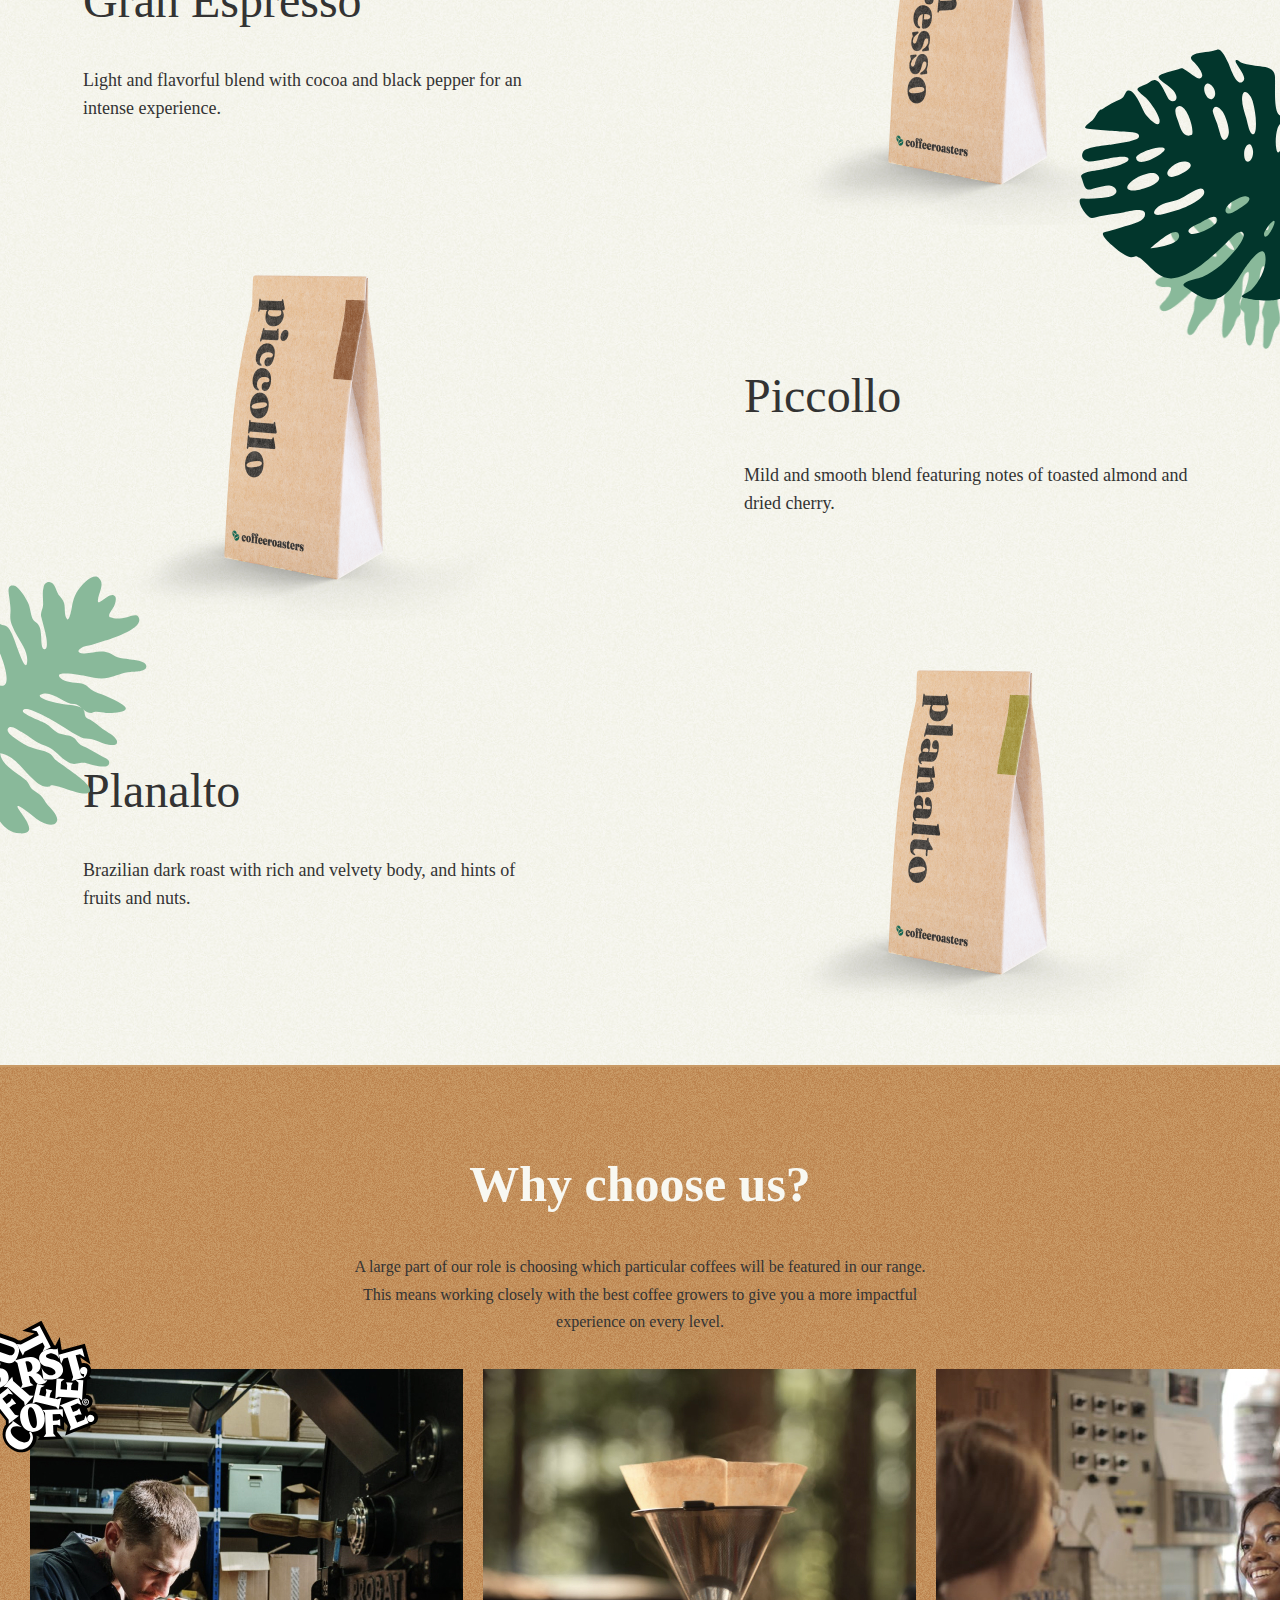
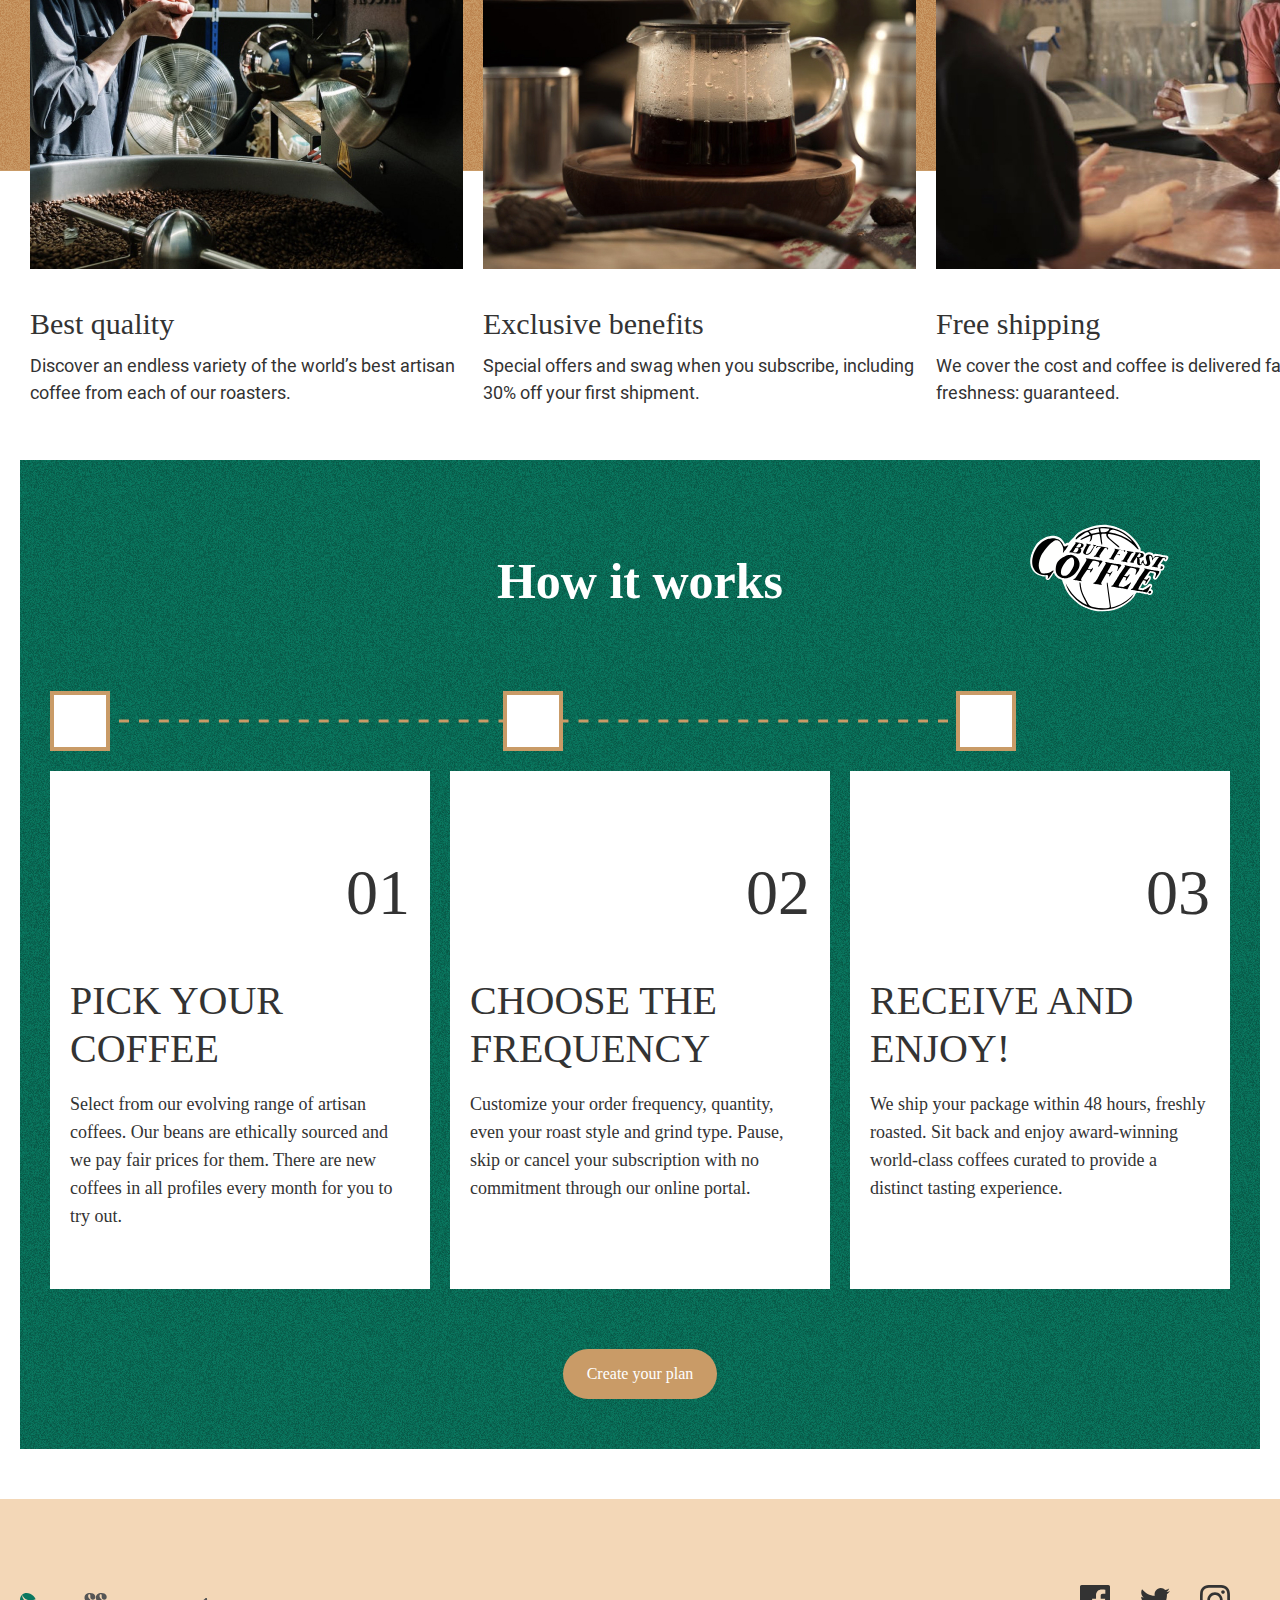
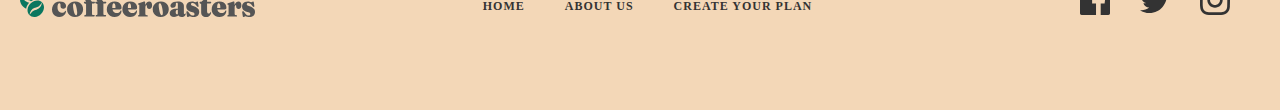
==== commit ac00bb78: "add site-footer" ====
--- a/index.html
+++ b/index.html
@@ -183,6 +183,58 @@
 				</div>
 			</section>
 		</main>
-		<footer class="site-footer">site-footer</footer>
+		<footer class="site-footer">
+			<div class="container site-header__container">
+				<a class="site-logo" href="/">
+					<img site-logo__img src="img/logo.svg" alt="logo" width="235" height="24" />
+				</a>
+				<ul class="site-nav">
+					<li class="site-nav__item">
+						<a class="site-nav__link" href="/">HOME</a>
+					</li>
+					<li class="site-nav__item">
+						<a class="site-nav__link" href="">ABOUT US </a>
+					</li>
+					<li class="site-nav__item">
+						<a class="site-nav__link" href="">Create your plan</a>
+					</li>
+				</ul>
+
+				<ul class="social">
+					<li class="social__item">
+						<a class="social__link" href="">
+							<svg width="30" height="30" viewBox="0 0 30 30" fill="none" xmlns="http://www.w3.org/2000/svg">
+								<path
+									id="Path"
+									d="M28.3438 0H1.65625C0.74125 0 0 0.74125 0 1.65625V28.345C0 29.2588 0.74125 30 1.65625 30H16.025V18.3825H12.115V13.855H16.025V10.5163C16.025 6.64125 18.3913 4.53125 21.8488 4.53125C23.505 4.53125 24.9275 4.655 25.3425 4.71V8.76L22.945 8.76125C21.065 8.76125 20.7013 9.655 20.7013 10.965V13.8562H25.185L24.6012 18.3837H20.7013V30H28.3463C29.2588 30 30 29.2587 30 28.3438V1.65625C30 0.74125 29.2587 0 28.3438 0Z"
+									fill="#333333" />
+							</svg>
+						</a>
+					</li>
+					<li class="social__item">
+						<a class="social__link" href="">
+							<svg width="30" height="25" viewBox="0 0 30 25" fill="none" xmlns="http://www.w3.org/2000/svg">
+								<path
+									id="Path"
+									d="M30 2.95965C28.8962 3.46211 27.71 3.8005 26.465 3.95304C27.7363 3.17243 28.7125 1.9355 29.1712 0.461444C27.9825 1.18437 26.665 1.70991 25.2625 1.99318C24.1412 0.766509 22.54 0 20.77 0C16.7962 0 13.8763 3.80178 14.7738 7.74841C9.66 7.48564 5.125 4.97334 2.08875 1.15489C0.47625 3.99149 1.2525 7.70227 3.9925 9.58137C2.985 9.54804 2.035 9.26477 1.20625 8.79179C1.13875 11.7155 3.1825 14.4509 6.1425 15.0597C5.27625 15.3007 4.3275 15.3571 3.3625 15.1674C4.145 17.6746 6.4175 19.4986 9.1125 19.5498C6.525 21.6302 3.265 22.5595 0 22.1647C2.72375 23.9553 5.96 25 9.435 25C20.8625 25 27.3187 15.1033 26.9287 6.22693C28.1312 5.33608 29.175 4.22477 30 2.95965Z"
+									fill="#333333" />
+							</svg>
+						</a>
+					</li>
+					<li class="social__item">
+						<a class="social__link" href="">
+							<svg width="30" height="30" viewBox="0 0 30 30" fill="none" xmlns="http://www.w3.org/2000/svg">
+								<path
+									id="Shape"
+									fill-rule="evenodd"
+									clip-rule="evenodd"
+									d="M15 0C10.9262 0 10.4163 0.0175 8.81625 0.09C3.36875 0.34 0.34125 3.3625 0.09125 8.815C0.0175 10.4163 0 10.9262 0 15C0 19.0737 0.0175 19.585 0.09 21.185C0.34 26.6325 3.3625 29.66 8.815 29.91C10.4163 29.9825 10.9262 30 15 30C19.0737 30 19.585 29.9825 21.185 29.91C26.6275 29.66 29.6625 26.6375 29.9088 21.185C29.9825 19.585 30 19.0737 30 15C30 10.9262 29.9825 10.4163 29.91 8.81625C29.665 3.37375 26.6388 0.34125 21.1862 0.09125C19.585 0.0175 19.0737 0 15 0ZM15.0001 2.70386C19.0051 2.70386 19.4801 2.71886 21.0626 2.79136C25.1276 2.97636 27.0264 4.90511 27.2114 8.94011C27.2839 10.5214 27.2976 10.9964 27.2976 15.0014C27.2976 19.0076 27.2826 19.4814 27.2114 21.0626C27.0251 25.0939 25.1314 27.0264 21.0626 27.2114C19.4801 27.2839 19.0076 27.2989 15.0001 27.2989C10.9951 27.2989 10.5201 27.2839 8.93889 27.2114C4.86389 27.0251 2.97514 25.0876 2.79014 21.0614C2.71764 19.4801 2.70264 19.0064 2.70264 15.0001C2.70264 10.9951 2.71889 10.5214 2.79014 8.93886C2.97639 4.90511 4.87014 2.97511 8.93889 2.79011C10.5214 2.71886 10.9951 2.70386 15.0001 2.70386ZM7.29736 14.9999C7.29736 10.7461 10.7461 7.29736 14.9999 7.29736C19.2536 7.29736 22.7024 10.7461 22.7024 14.9999C22.7024 19.2549 19.2536 22.7036 14.9999 22.7036C10.7461 22.7036 7.29736 19.2536 7.29736 14.9999ZM15 20C12.2387 20 10 17.7625 10 15C10 12.2387 12.2387 10 15 10C17.7612 10 20 12.2387 20 15C20 17.7625 17.7612 20 15 20ZM21.2061 6.99348C21.2061 5.99973 22.0123 5.19348 23.0073 5.19348C24.0011 5.19348 24.8061 5.99973 24.8061 6.99348C24.8061 7.98723 24.0011 8.79348 23.0073 8.79348C22.0123 8.79348 21.2061 7.98723 21.2061 6.99348Z"
+									fill="#333333" />
+							</svg>
+						</a>
+					</li>
+				</ul>
+			</div>
+		</footer>
 	</body>
 </html>
--- a/css/styles.css
+++ b/css/styles.css
@@ -475,4 +475,24 @@
 
 .how-it-works__btn {
 	background-color: var(--darkgold-bg);
-}+}
+
+.site-footer {
+	padding-top: 68px;
+	padding-bottom: 68px;
+	background-color: var(--gold-bg);
+}
+
+.social {
+	display: flex;
+	align-items: center;
+}
+
+.social__item:not(last-child) {
+	margin-right: 30px;
+}
+
+.social__item {
+	display: flex;
+	align-items: center;
+}
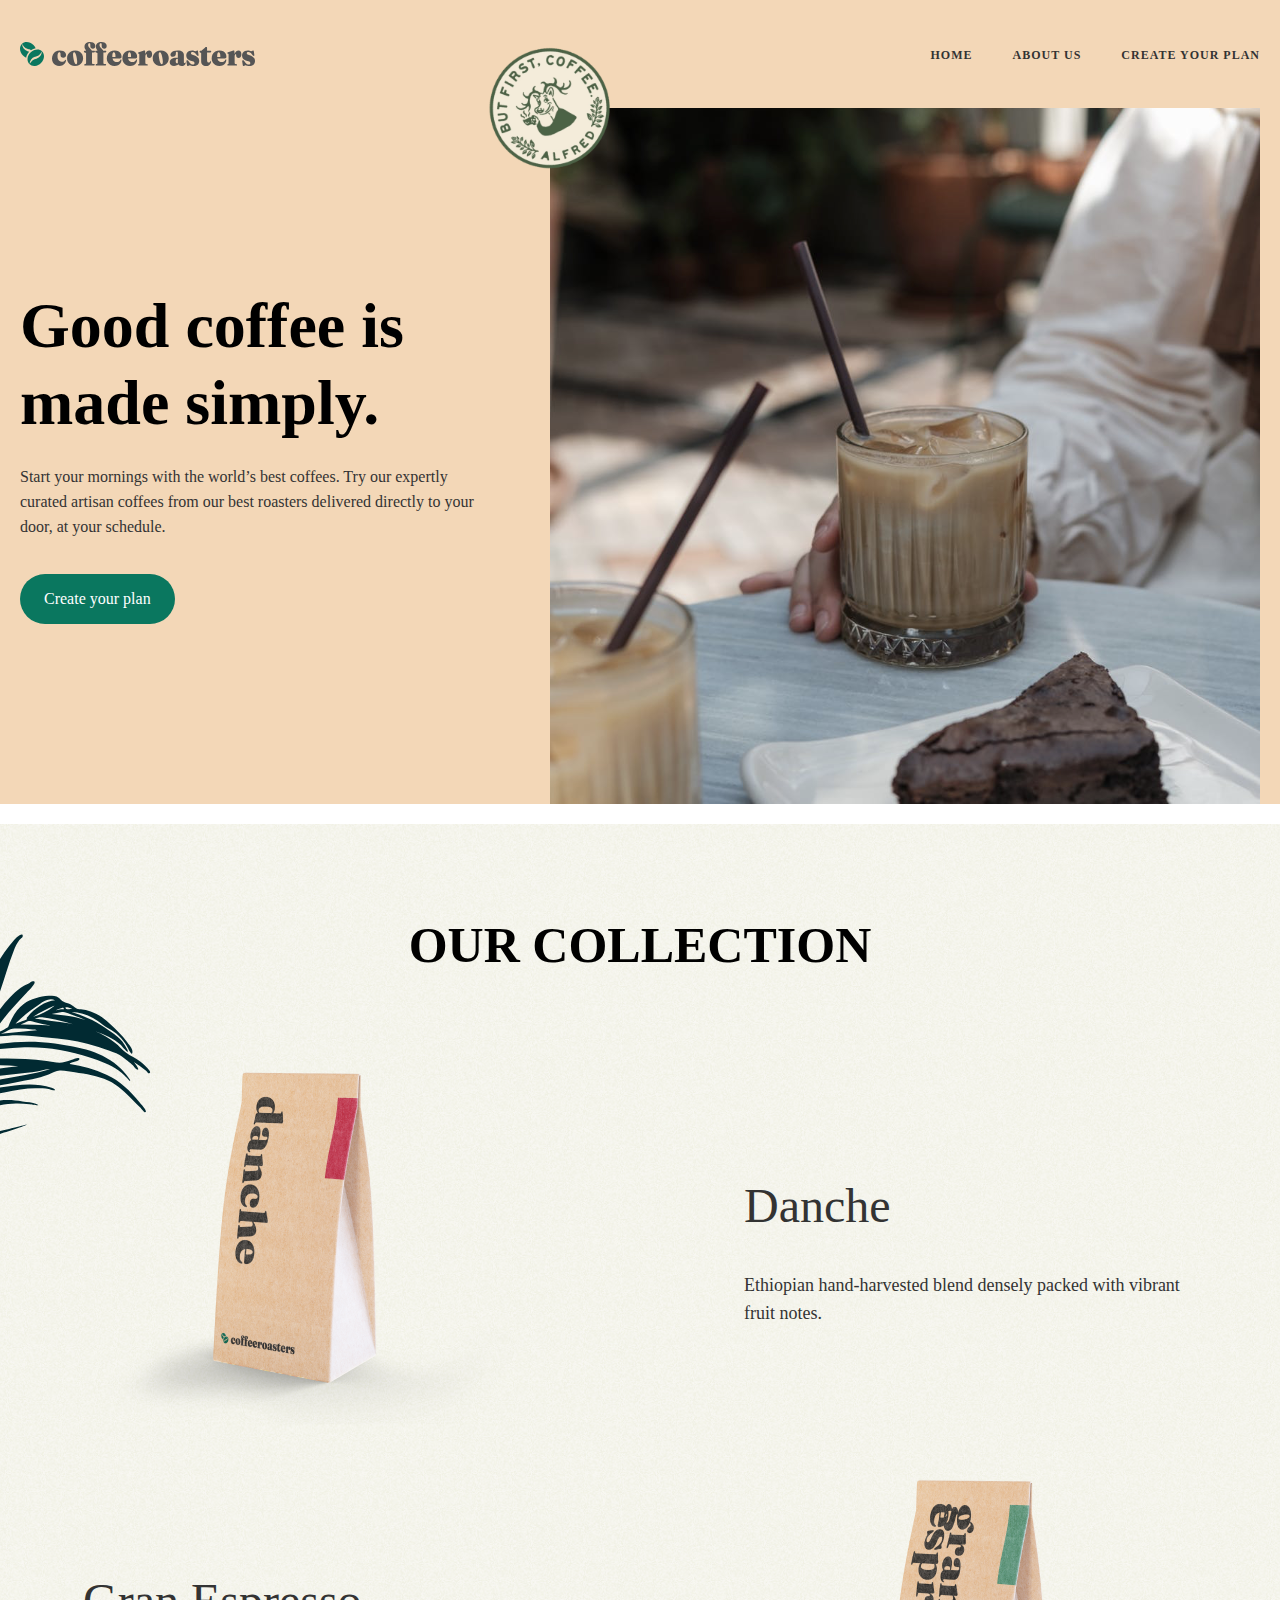
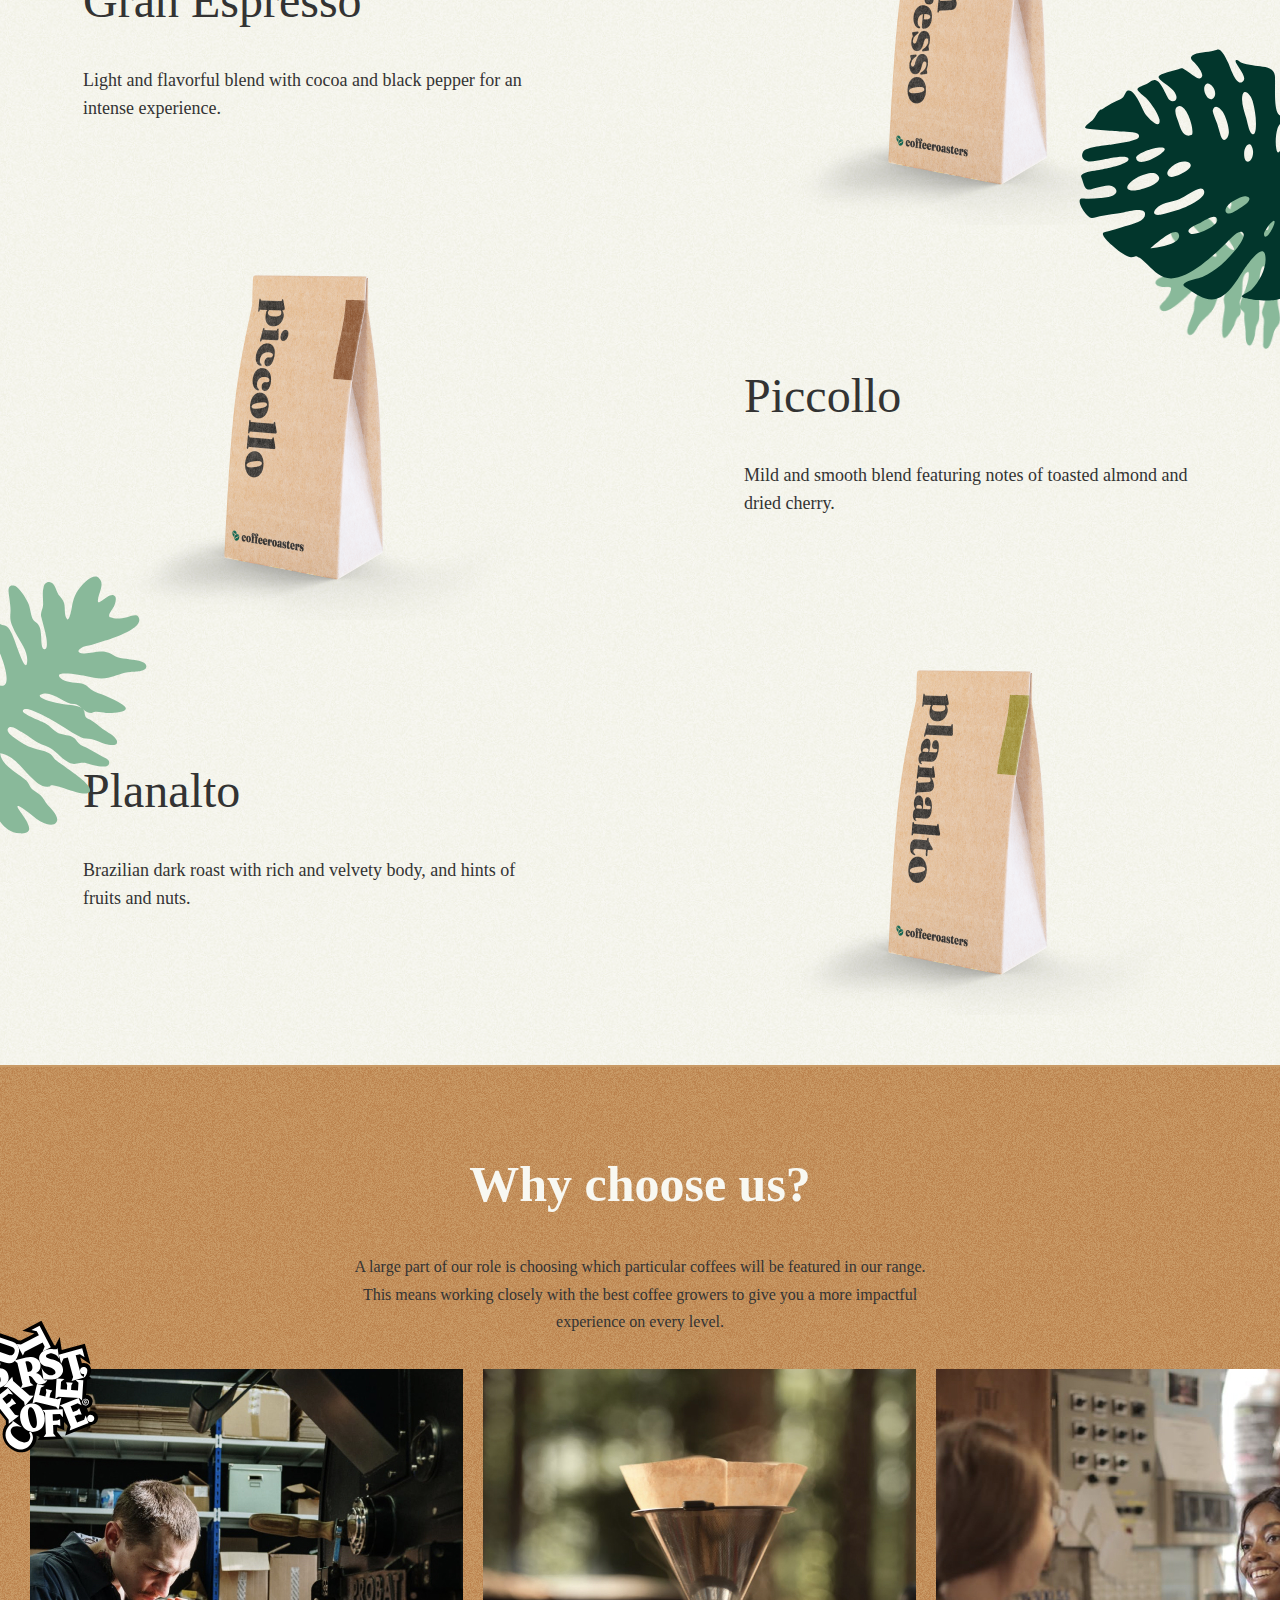
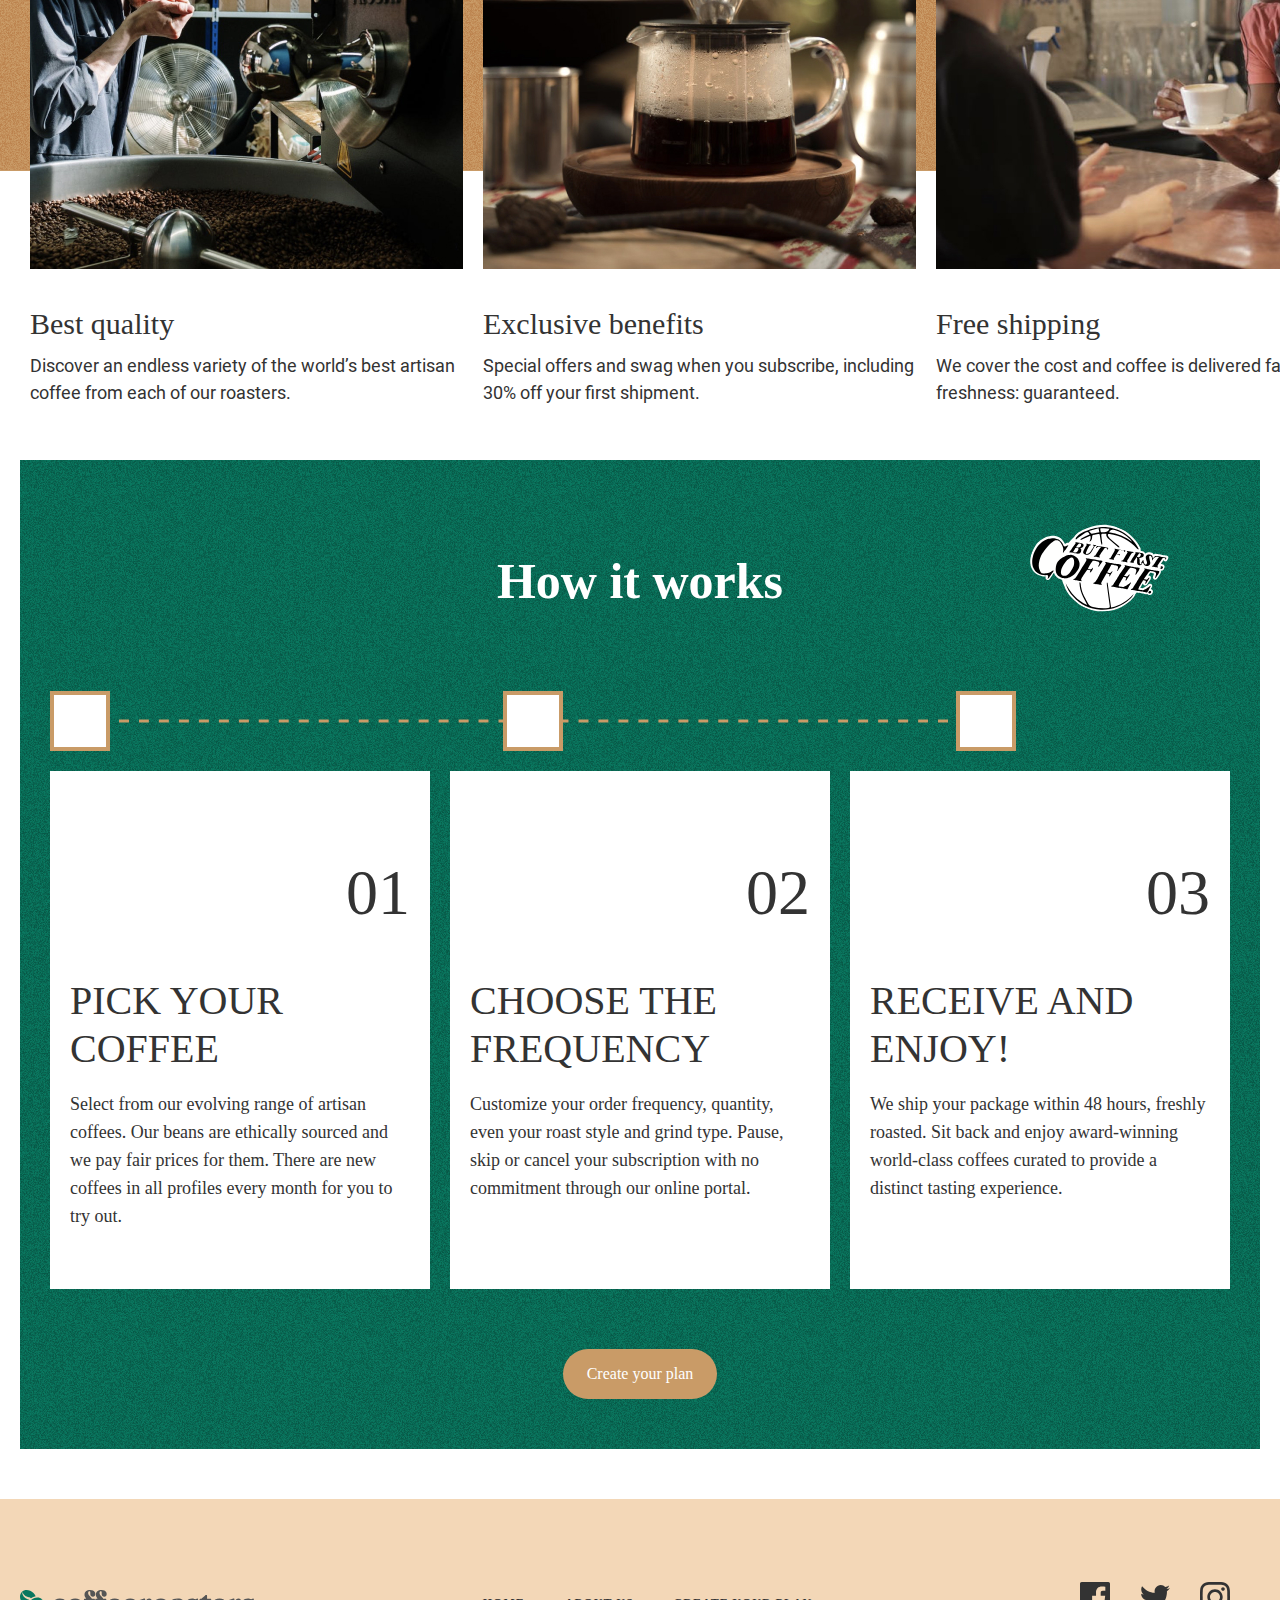
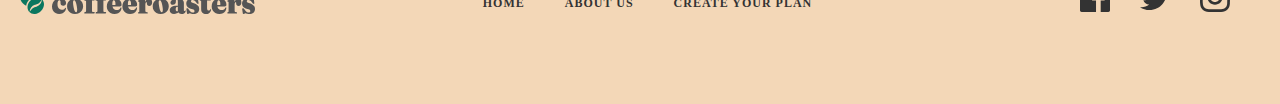
==== commit 381dcb4d: "add create-plane header && how-it-works" ====
--- a/index.html
+++ b/index.html
@@ -4,6 +4,8 @@
 		<meta charset="UTF-8" />
 		<meta name="viewport" content="width=device-width, initial-scale=1.0" />
 		<title>Cofferoasters</title>
+		<!-- ICON -->
+		<link rel="icon" type="svg" href="/img/cofferasters-icon.svg" />
 		<!-- CSS -->
 		<link rel="stylesheet" href="css/normalize.css" />
 		<link rel="stylesheet" href="css/styles.css" />
@@ -20,10 +22,10 @@
 							<a class="site-nav__link" href="/">HOME</a>
 						</li>
 						<li class="site-nav__item">
-							<a class="site-nav__link" href="">ABOUT US </a>
+							<a class="site-nav__link" href="about-us.html">ABOUT US </a>
 						</li>
 						<li class="site-nav__item">
-							<a class="site-nav__link" href="">Create your plan</a>
+							<a class="site-nav__link" href="/Create-your-plan.html">Create your plan</a>
 						</li>
 					</ul>
 				</div>
@@ -148,7 +150,10 @@
 							<li class="how-it-works__item">
 								<h3 class="how-it-works__item-number">01</h3>
 								<div class="how-it-works__item-info">
-									<h3 class="how-it-works__item-title">Pick your coffee</h3>
+									<h3 class="how-it-works__item-title">
+										Pick your <br />
+										coffee
+									</h3>
 									<p class="how-it-works__item-text">
 										Select from our evolving range of artisan coffees. Our beans are ethically sourced and we pay fair prices for
 										them. There are new coffees in all profiles every month for you to try out.
@@ -158,7 +163,10 @@
 							<li class="how-it-works__item">
 								<h3 class="how-it-works__item-number">02</h3>
 								<div class="how-it-works__item-info">
-									<h3 class="how-it-works__item-title">Choose the frequency</h3>
+									<h3 class="how-it-works__item-title">
+										Choose the <br />
+										frequency
+									</h3>
 									<p class="how-it-works__item-text">
 										Customize your order frequency, quantity, even your roast style and grind type. Pause, skip or cancel your
 										subscription with no commitment through our online portal.
@@ -168,7 +176,10 @@
 							<li class="how-it-works__item">
 								<h3 class="how-it-works__item-number">03</h3>
 								<div class="how-it-works__item-info">
-									<h3 class="how-it-works__item-title">Receive and enjoy!</h3>
+									<h3 class="how-it-works__item-title">
+										Receive and <br />
+										enjoy!
+									</h3>
 									<p class="how-it-works__item-text">
 										We ship your package within 48 hours, freshly roasted. Sit back and enjoy award-winning world-class coffees
 										curated to provide a distinct tasting experience.
@@ -193,16 +204,16 @@
 						<a class="site-nav__link" href="/">HOME</a>
 					</li>
 					<li class="site-nav__item">
-						<a class="site-nav__link" href="">ABOUT US </a>
+						<a class="site-nav__link" href="about-us.html">ABOUT US </a>
 					</li>
 					<li class="site-nav__item">
-						<a class="site-nav__link" href="">Create your plan</a>
+						<a class="site-nav__link" href="/Create-your-plan.html">Create your plan</a>
 					</li>
 				</ul>
 
 				<ul class="social">
 					<li class="social__item">
-						<a class="social__link" href="">
+						<a class="social__link facebook" href="">
 							<svg width="30" height="30" viewBox="0 0 30 30" fill="none" xmlns="http://www.w3.org/2000/svg">
 								<path
 									id="Path"
@@ -212,7 +223,7 @@
 						</a>
 					</li>
 					<li class="social__item">
-						<a class="social__link" href="">
+						<a class="social__link twitter" href="">
 							<svg width="30" height="25" viewBox="0 0 30 25" fill="none" xmlns="http://www.w3.org/2000/svg">
 								<path
 									id="Path"
@@ -222,7 +233,7 @@
 						</a>
 					</li>
 					<li class="social__item">
-						<a class="social__link" href="">
+						<a class="social__link instagram" href="">
 							<svg width="30" height="30" viewBox="0 0 30 30" fill="none" xmlns="http://www.w3.org/2000/svg">
 								<path
 									id="Shape"
--- a/css/styles.css
+++ b/css/styles.css
@@ -437,6 +437,8 @@
 }
 
 .how-it-works__item {
+	max-width: 433px;
+	width: 100%;
 	background-color: var(--white-color);
 	padding: 20px 20px 40px;
 	color: var(--text-color);
@@ -478,8 +480,8 @@
 }
 
 .site-footer {
-	padding-top: 68px;
-	padding-bottom: 68px;
+	padding-top: 65px;
+	padding-bottom: 65px;
 	background-color: var(--gold-bg);
 }
 
@@ -496,3 +498,92 @@
 	display: flex;
 	align-items: center;
 }
+
+.facebook:hover {
+	box-shadow: rgba(240, 46, 170, 0.4) -5px 5px, rgba(240, 46, 170, 0.3) -10px 10px, rgba(240, 46, 170, 0.2) -15px 15px,
+		rgba(240, 46, 170, 0.1) -20px 20px, rgba(240, 46, 170, 0.05) -25px 25px;
+}
+
+.instagram:hover {
+	box-shadow: rgba(240, 46, 170, 0.4) 5px 5px, rgba(240, 46, 170, 0.3) 10px 10px, rgba(240, 46, 170, 0.2) 15px 15px,
+		rgba(240, 46, 170, 0.1) 20px 20px, rgba(240, 46, 170, 0.05) 25px 25px;
+}
+
+.our-commitment {
+	margin-bottom: 160px;
+}
+
+.our-commitment__inner {
+	position: relative;
+	padding: 160px 64px 200px 165px;
+	background-image: url(../img/our-commitment-bg.jpg);
+	background-repeat: no-repeat;
+	background-size: cover;
+	background-position: center center;
+	display: flex;
+	align-items: center;
+	justify-content: space-between;
+}
+
+.our-commitment__img-wrapper {
+	margin-right: 185px;
+}
+
+.our-commitment__info {
+	max-width: 626px;
+	width: 100%;
+}
+
+.ourcommitment__title {
+	margin-bottom: 24px;
+	text-transform: uppercase;
+	font-weight: 700;
+	font-size: 48px;
+	line-height: 1.2;
+	color: var(--black-color);
+}
+
+/* Uncompromising quality */
+
+.Uncompromising-quality {
+	margin-bottom: 20px;
+}
+
+.Uncompromising-quality__inner {
+	background-image: url(../img/Uncompromising-quality-bg.png);
+	background-repeat: no-repeat;
+	background-position: center center;
+	background-size: cover;
+	color: var(--white-color);
+	padding: 100px 118px 143px;
+	position: relative;
+}
+
+.Uncompromising-quality__info {
+	margin-right: 38px;
+	max-width: 639px;
+	width: 100%;
+}
+
+.Uncompromising-quality__title {
+	margin-bottom: 24px;
+	font-weight: 700;
+	font-size: 50px;
+	line-height: 1.2;
+	max-width: 397px;
+	width: 100%;
+	text-transform: uppercase;
+}
+
+.Uncompromising-quality_text {
+	line-height: 1.7;
+}
+
+.Uncompromising-quality__img {
+	width: 550px;
+	height: 500px;
+	object-fit: cover;
+	position: absolute;
+	right: 30px;
+	top: -90px;
+}
